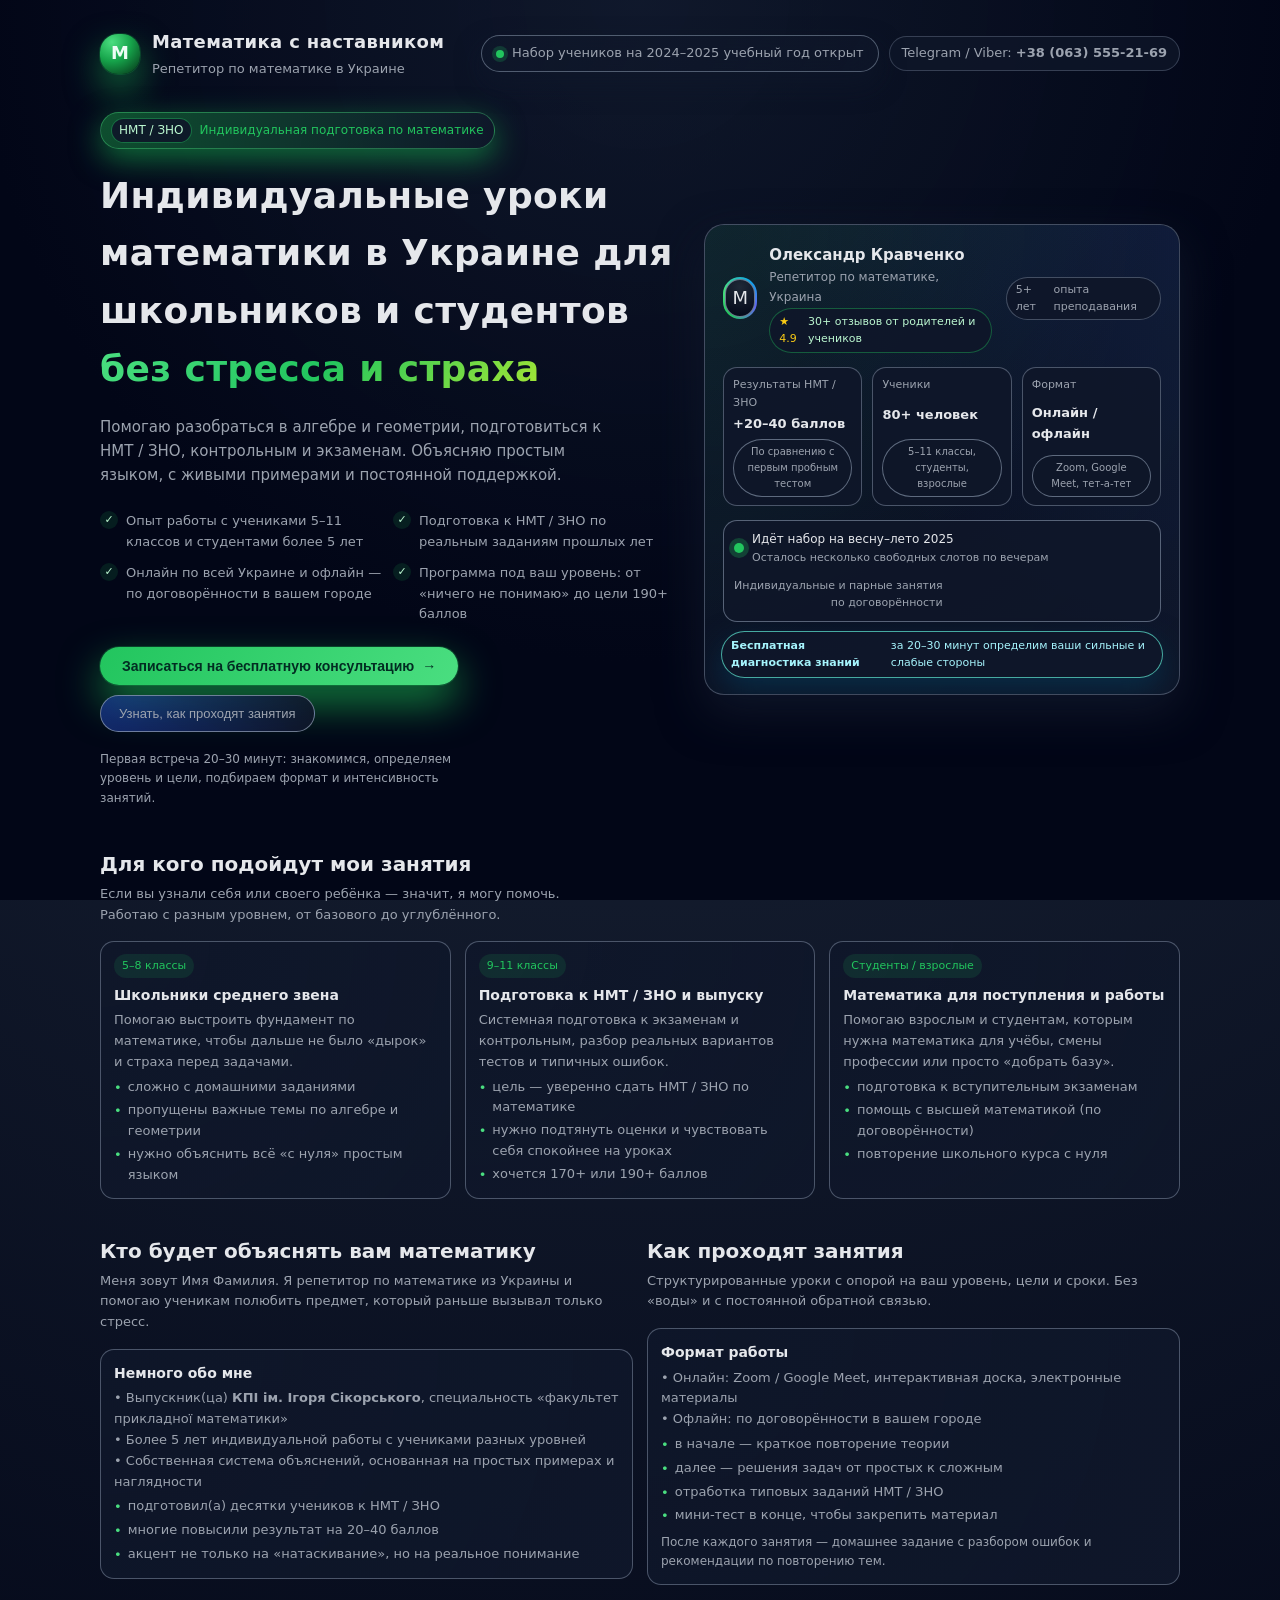
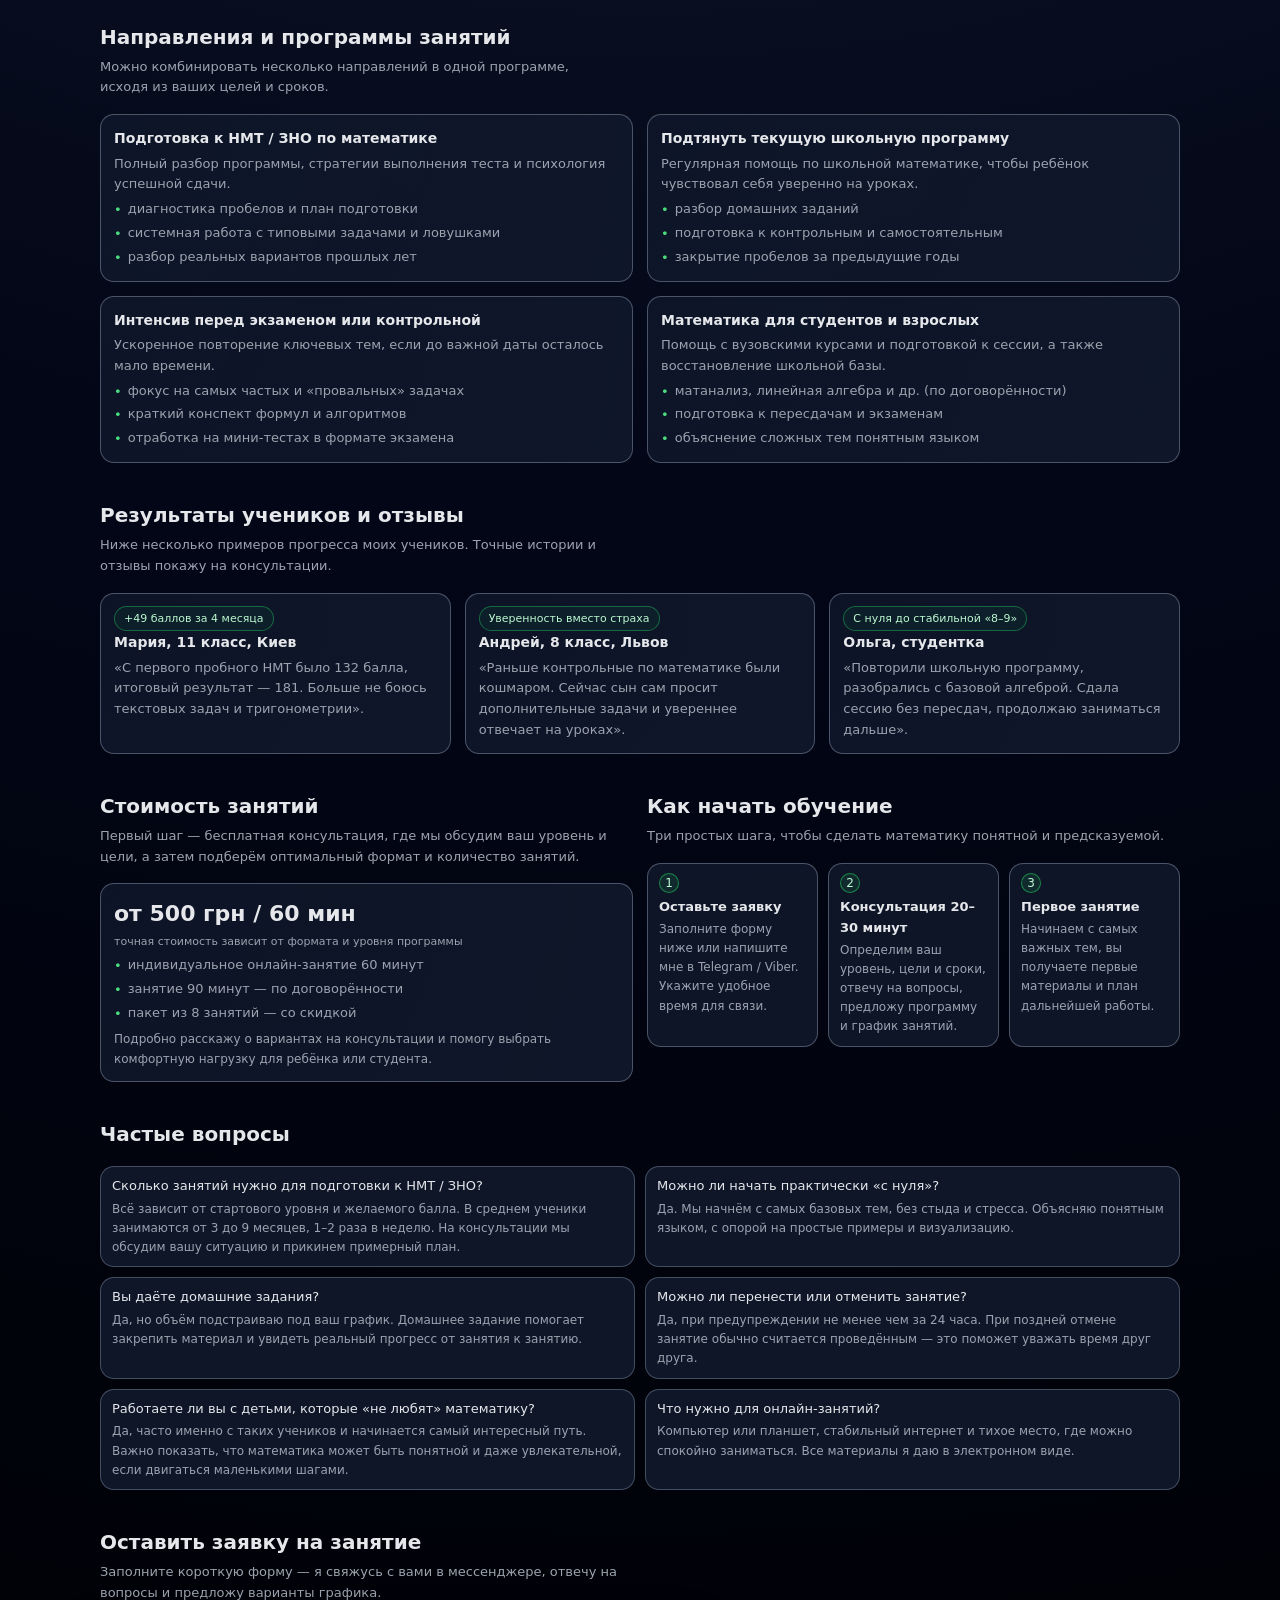
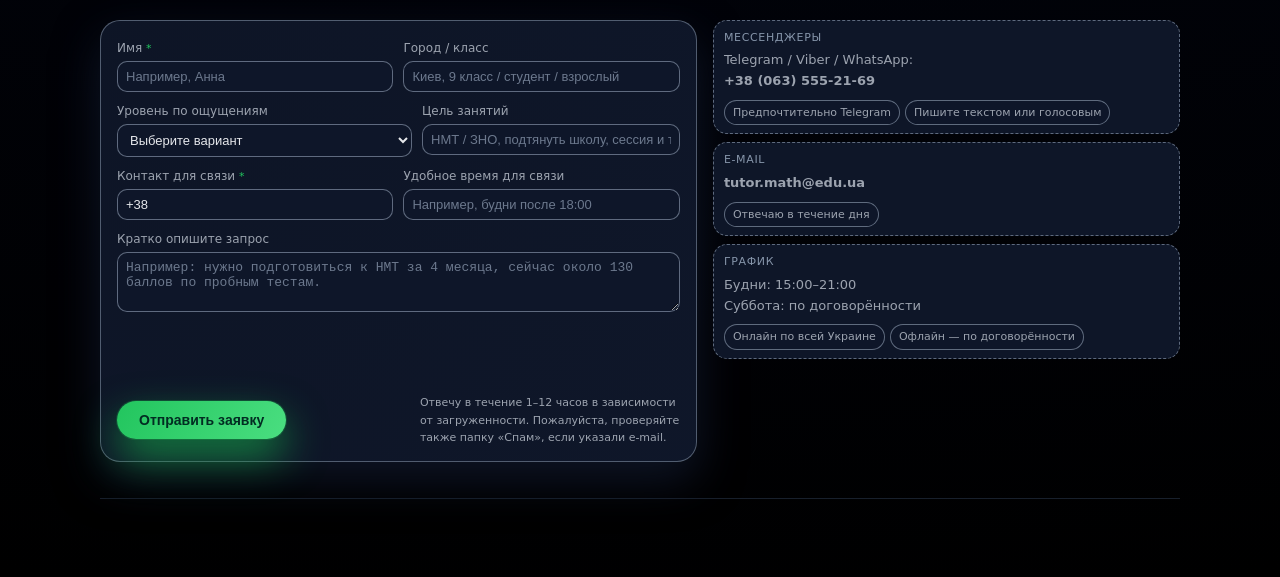
==== index.html @ b0115929 "logo" ====
<!DOCTYPE html>
<html lang="ru">

<head>
  <meta charset="UTF-8" />
  <title>Репетитор по математике в Украине — Индивидуальные занятия онлайн и офлайн</title>
  <link rel="icon" type="image/png" href="[data-uri]">
  <meta name="viewport" content="width=device-width, initial-scale=1" />
  <meta name="description"
    content="Индивидуальные уроки математики для школьников и студентов в Украине. Подготовка к НМТ / ЗНО, помощь с домашними заданиями и контрольными." />
  <style>
    :root {
      --bg: #0f172a;
      --bg-soft: #020617;
      --accent: #22c55e;
      --accent-soft: rgba(34, 197, 94, 0.12);
      --accent-strong: #15803d;
      --text-main: #e5e7eb;
      --text-soft: #9ca3af;
      --danger: #f97373;
      --border: rgba(148, 163, 184, 0.35);
      --shadow-soft: 0 18px 45px rgba(15, 23, 42, 0.9);
      --radius-lg: 20px;
      --radius-md: 14px;
      --radius-pill: 999px;
      --transition-fast: 0.22s ease;
      --font-sans: system-ui, -apple-system, BlinkMacSystemFont, "SF Pro Text", "Segoe UI", sans-serif;
    }

    * {
      box-sizing: border-box;
      margin: 0;
      padding: 0;
    }

    html {
      scrollbar-width: none;
      /* Firefox */
      -ms-overflow-style: none;
      /* IE and Edge */
    }

    html::-webkit-scrollbar {
      display: none;
      /* Chrome, Safari, Opera */
    }

    body {
      font-family: var(--font-sans);
      background: radial-gradient(circle at top, #1e293b 0, #020617 55%, #000 100%);
      color: var(--text-main);
      -webkit-font-smoothing: antialiased;
      line-height: 1.6;
      overflow-y: scroll;
      /* Сохраняем возможность прокрутки */
      -ms-overflow-style: none;
      /* IE and Edge */
      scrollbar-width: none;
      /* Firefox */
    }

    body::-webkit-scrollbar {
      display: none;
      /* Chrome, Safari, Opera */
    }

    a {
      color: inherit;
      text-decoration: none;
    }

    .page {
      min-height: 100vh;
      color: var(--text-main);
      position: relative;
      overflow: hidden;
    }

    .page::before {
      content: '';
      position: fixed;
      inset: 0;
      background:
        radial-gradient(circle at 0 0, rgba(59, 130, 246, 0.12), transparent 55%),
        radial-gradient(circle at 100% 20%, rgba(34, 197, 94, 0.16), transparent 55%),
        radial-gradient(circle at 50% 100%, rgba(14, 116, 144, 0.22), transparent 50%);
      opacity: 0.8;
      mix-blend-mode: screen;
      pointer-events: none;
      z-index: -2;
    }

    .page::after {
      content: '';
      position: fixed;
      inset: 0;
      background: radial-gradient(circle at 50% 0, rgba(15, 23, 42, 0.92), #020617 60%, #020617 100%);
      z-index: -1;
    }

    .container {
      width: 100%;
      max-width: 1120px;
      margin: 0 auto;
      padding: 28px 20px 60px;
    }

    header {
      display: flex;
      align-items: center;
      justify-content: space-between;
      gap: 18px;
      margin-bottom: 32px;
    }

    .brand {
      display: flex;
      align-items: center;
      gap: 12px;
    }

    .brand-logo {
      width: 40px;
      height: 40px;
      border-radius: 18px;
      background: radial-gradient(circle at 30% 20%, #4ade80, #16a34a 45%, #052e16 100%);
      box-shadow:
        0 0 0 1px rgba(22, 163, 74, 0.25),
        0 16px 35px rgba(22, 163, 74, 0.65);
      display: flex;
      align-items: center;
      justify-content: center;
      color: #ecfdf5;
      font-weight: 700;
      font-size: 18px;
    }

    .brand-text {
      display: flex;
      flex-direction: column;
      gap: 2px;
    }

    .brand-title {
      font-weight: 600;
      font-size: 18px;
      letter-spacing: 0.02em;
    }

    .brand-subtitle {
      font-size: 13px;
      color: var(--text-soft);
    }

    .header-contact {
      display: flex;
      align-items: center;
      gap: 10px;
      font-size: 13px;
      color: var(--text-soft);
    }

    .header-pill {
      border-radius: var(--radius-pill);
      border: 1px solid rgba(148, 163, 184, 0.5);
      padding: 7px 14px;
      backdrop-filter: blur(18px);
      background: linear-gradient(120deg, rgba(15, 23, 42, 0.85), rgba(15, 23, 42, 0.65));
      display: flex;
      align-items: center;
      gap: 8px;
      box-shadow: 0 12px 26px rgba(15, 23, 42, 0.55);
    }

    .header-dot {
      width: 8px;
      height: 8px;
      border-radius: 999px;
      background: #22c55e;
      box-shadow: 0 0 0 4px rgba(34, 197, 94, 0.2);
    }

    .header-messenger {
      border-radius: var(--radius-pill);
      border: 1px solid rgba(148, 163, 184, 0.3);
      padding: 6px 12px;
      background: rgba(15, 23, 42, 0.75);
      cursor: default;
    }

    /* HERO */
    .hero {
      display: grid;
      grid-template-columns: minmax(0, 1.15fr) minmax(0, 0.95fr);
      gap: 28px;
      align-items: center;
      margin-bottom: 40px;
    }

    .hero-left {
      display: flex;
      flex-direction: column;
      gap: 18px;
    }

    .hero-badge {
      display: inline-flex;
      align-items: center;
      gap: 8px;
      border-radius: var(--radius-pill);
      padding: 5px 10px;
      font-size: 12px;
      color: var(--accent);
      border: 1px solid rgba(74, 222, 128, 0.4);
      background: radial-gradient(circle at 0 0, rgba(21, 128, 61, 0.6), rgba(15, 23, 42, 0.9));
      box-shadow: 0 10px 30px rgba(22, 163, 74, 0.65);
      width: fit-content;
    }

    .hero-badge span {
      padding: 2px 7px;
      border-radius: 999px;
      background: rgba(15, 23, 42, 0.9);
      border: 1px solid rgba(34, 197, 94, 0.5);
      color: #bbf7d0;
    }

    .hero-title {
      font-size: clamp(26px, 4vw, 36px);
      font-weight: 700;
      letter-spacing: 0.01em;
    }

    .hero-title span {
      background: linear-gradient(135deg, #4ade80, #22c55e, #a3e635);
      -webkit-background-clip: text;
      color: transparent;
    }

    .hero-subtitle {
      font-size: 15px;
      color: var(--text-soft);
      max-width: 520px;
    }

    .hero-list {
      display: grid;
      grid-template-columns: repeat(auto-fit, minmax(210px, 1fr));
      gap: 10px;
      margin-top: 6px;
    }

    .hero-list-item {
      display: flex;
      align-items: flex-start;
      gap: 8px;
      font-size: 13px;
      color: var(--text-soft);
    }

    .hero-list-item-icon {
      width: 18px;
      height: 18px;
      border-radius: 999px;
      background: var(--accent-soft);
      display: flex;
      align-items: center;
      justify-content: center;
      font-size: 11px;
      color: #bbf7d0;
      flex-shrink: 0;
    }

    .hero-actions {
      display: flex;
      flex-wrap: wrap;
      gap: 10px;
      margin-top: 4px;
      align-items: center;
    }

    .btn-primary {
      border-radius: var(--radius-pill);
      padding: 11px 22px;
      font-size: 14px;
      font-weight: 600;
      border: none;
      color: #022c22;
      background: linear-gradient(120deg, #22c55e, #4ade80);
      box-shadow:
        0 0 0 1px rgba(22, 163, 74, 0.3),
        0 18px 40px rgba(22, 163, 74, 0.8);
      cursor: pointer;
      display: inline-flex;
      align-items: center;
      gap: 8px;
      transition: transform var(--transition-fast), box-shadow var(--transition-fast), background var(--transition-fast);
    }

    .btn-primary:hover {
      transform: translateY(-1px) scale(1.01);
      box-shadow:
        0 0 0 1px rgba(21, 128, 61, 0.55),
        0 22px 46px rgba(34, 197, 94, 0.95);
      background: linear-gradient(120deg, #4ade80, #22c55e);
    }

    .btn-primary:active {
      transform: translateY(0) scale(0.99);
      box-shadow:
        0 0 0 1px rgba(22, 163, 74, 0.8),
        0 10px 26px rgba(22, 163, 74, 0.9);
    }

    .btn-secondary {
      border-radius: var(--radius-pill);
      padding: 10px 18px;
      font-size: 13px;
      border: 1px solid rgba(148, 163, 184, 0.7);
      color: var(--text-soft);
      background: radial-gradient(circle at 0 0, rgba(30, 64, 175, 0.6), rgba(15, 23, 42, 0.9));
      display: inline-flex;
      align-items: center;
      gap: 8px;
      cursor: pointer;
      transition: border-color var(--transition-fast), background var(--transition-fast), transform var(--transition-fast), box-shadow var(--transition-fast);
    }

    .btn-secondary:hover {
      border-color: rgba(148, 163, 184, 1);
      background: radial-gradient(circle at 0 0, rgba(37, 99, 235, 0.8), rgba(15, 23, 42, 0.95));
      transform: translateY(-1px);
      box-shadow: 0 12px 28px rgba(15, 23, 42, 0.85);
    }

    .hero-note {
      font-size: 12px;
      color: var(--text-soft);
      max-width: 360px;
    }

    /* HERO RIGHT */
    .hero-right {
      position: relative;
    }

    .hero-card {
      border-radius: var(--radius-lg);
      background: radial-gradient(circle at 0 0, rgba(15, 23, 42, 0.4), rgba(15, 23, 42, 0.96));
      border: 1px solid rgba(148, 163, 184, 0.4);
      box-shadow: var(--shadow-soft);
      padding: 18px 18px 56px;
      position: relative;
      overflow: hidden;
    }

    .hero-card::before {
      content: '';
      position: absolute;
      inset: -40%;
      background:
        radial-gradient(circle at 0 0, rgba(34, 197, 94, 0.18), transparent 55%),
        radial-gradient(circle at 100% 0, rgba(37, 99, 235, 0.18), transparent 55%);
      opacity: 0.9;
      pointer-events: none;
      mix-blend-mode: screen;
    }

    .hero-card-inner {
      position: relative;
      z-index: 1;
    }

    .tutor-header {
      display: flex;
      align-items: center;
      justify-content: space-between;
      gap: 14px;
      margin-bottom: 14px;
    }

    .tutor-profile {
      display: flex;
      align-items: center;
      gap: 12px;
    }

    .tutor-avatar {
      width: 42px;
      height: 42px;
      border-radius: 999px;
      background: conic-gradient(from 210deg, #22c55e, #4ade80, #0ea5e9, #6366f1, #22c55e);
      display: flex;
      align-items: center;
      justify-content: center;
      padding: 2px;
    }

    .tutor-avatar-inner {
      width: 100%;
      height: 100%;
      border-radius: inherit;
      background: radial-gradient(circle at 50% 20%, #1f2937, #020617);
      border: 1px solid rgba(148, 163, 184, 0.7);
      display: flex;
      align-items: center;
      justify-content: center;
      font-size: 18px;
    }

    .tutor-info {
      display: flex;
      flex-direction: column;
      gap: 1px;
    }

    .tutor-name {
      font-size: 15px;
      font-weight: 600;
    }

    .tutor-tagline {
      font-size: 12px;
      color: var(--text-soft);
    }

    .tutor-rating {
      display: inline-flex;
      align-items: center;
      gap: 5px;
      border-radius: var(--radius-pill);
      padding: 4px 9px;
      background: rgba(15, 23, 42, 0.9);
      border: 1px solid rgba(34, 197, 94, 0.4);
      font-size: 11px;
      color: #bbf7d0;
    }

    .tutor-rating span {
      color: #facc15;
    }

    .hero-grid {
      display: grid;
      grid-template-columns: repeat(3, minmax(0, 1fr));
      gap: 10px;
      margin-bottom: 14px;
    }

    .hero-stat {
      border-radius: var(--radius-md);
      background: rgba(15, 23, 42, 0.9);
      border: 1px solid rgba(148, 163, 184, 0.45);
      padding: 8px 9px;
      font-size: 11px;
      display: flex;
      flex-direction: column;
      justify-content: space-between;
    }

    .hero-stat-label {
      color: var(--text-soft);
      margin-bottom: 3px;
    }

    .hero-stat-value {
      font-weight: 600;
      font-size: 13px;
    }

    .hero-stat-pill {
      display: flex;
      align-items: center;
      justify-content: center;
      gap: 5px;
      border-radius: var(--radius-pill);
      padding: 4px 8px;
      margin-top: 4px;
      background: rgba(15, 23, 42, 0.9);
      border: 1px solid rgba(148, 163, 184, 0.6);
      color: var(--text-soft);
      font-size: 10px;
      max-width: 100%;
      width: 100%;
      text-align: center;
      white-space: normal;
      word-break: break-word;
      box-sizing: border-box;
    }

    .hero-status {
      border-radius: var(--radius-md);
      border: 1px solid rgba(148, 163, 184, 0.55);
      background: rgba(15, 23, 42, 0.9);
      padding: 9px 10px;
      display: flex;
      align-items: center;
      justify-content: space-between;
      gap: 10px;
      font-size: 12px;
      flex-wrap: wrap;
      margin-bottom: 16px;
    }

    .hero-status-main {
      display: flex;
      align-items: center;
      gap: 8px;
    }

    .hero-status-dot {
      width: 10px;
      height: 10px;
      border-radius: 999px;
      background: #22c55e;
      box-shadow: 0 0 0 5px rgba(34, 197, 94, 0.25);
    }

    .hero-status-note {
      color: var(--text-soft);
      font-size: 11px;
      text-align: right;
    }

    .hero-highlight {
      position: absolute;
      bottom: 16px;
      right: 16px;
      left: 16px;
      display: flex;
      justify-content: flex-end;
      pointer-events: none;
    }

    .hero-highlight-pill {
      pointer-events: auto;
      border-radius: var(--radius-pill);
      padding: 5px 9px;
      font-size: 11px;
      background: rgba(15, 23, 42, 0.95);
      border: 1px solid rgba(94, 234, 212, 0.7);
      color: #a5f3fc;
      display: inline-flex;
      align-items: center;
      gap: 6px;
      box-shadow: 0 12px 30px rgba(8, 47, 73, 0.9);
    }

    /* SECTIONS */
    .section {
      margin-bottom: 36px;
    }

    .section-header {
      margin-bottom: 16px;
    }

    .section-title {
      font-size: 20px;
      font-weight: 600;
      margin-bottom: 4px;
    }

    .section-subtitle {
      font-size: 13px;
      color: var(--text-soft);
      max-width: 520px;
    }

    /* GRID / CARDS */
    .columns-3 {
      display: grid;
      grid-template-columns: repeat(3, minmax(0, 1fr));
      gap: 14px;
    }

    .columns-2 {
      display: grid;
      grid-template-columns: repeat(2, minmax(0, 1fr));
      gap: 14px;
    }

    .card {
      border-radius: var(--radius-md);
      border: 1px solid rgba(148, 163, 184, 0.45);
      background: radial-gradient(circle at 0 0, rgba(15, 23, 42, 0.85), rgba(15, 23, 42, 0.97));
      padding: 12px 13px;
      font-size: 13px;
    }

    .card-title {
      font-weight: 600;
      margin-bottom: 4px;
      font-size: 14px;
    }

    .card-text {
      color: var(--text-soft);
      font-size: 13px;
    }

    .badge-small {
      display: inline-flex;
      align-items: center;
      gap: 6px;
      border-radius: 999px;
      padding: 3px 8px;
      font-size: 11px;
      color: var(--accent);
      background: var(--accent-soft);
      margin-bottom: 6px;
    }

    .card-list {
      list-style: none;
      margin-top: 4px;
    }

    .card-list li {
      color: var(--text-soft);
      font-size: 13px;
      display: flex;
      gap: 6px;
      margin-top: 2px;
    }

    .card-list li::before {
      content: "•";
      color: #4ade80;
      margin-top: 1px;
    }

    /* RESULTS / REVIEWS */
    .pill {
      display: inline-flex;
      align-items: center;
      gap: 6px;
      border-radius: 999px;
      padding: 3px 9px;
      font-size: 11px;
    }

    .pill-success {
      background: rgba(22, 163, 74, 0.08);
      border: 1px solid rgba(34, 197, 94, 0.45);
      color: #bbf7d0;
    }

    .pill-muted {
      background: rgba(15, 23, 42, 0.95);
      border: 1px solid rgba(148, 163, 184, 0.4);
      color: var(--text-soft);
    }

    /* PRICING */
    .price-value {
      font-size: 22px;
      font-weight: 700;
      margin-bottom: 2px;
    }

    .price-caption {
      font-size: 11px;
      color: var(--text-soft);
      margin-bottom: 4px;
    }

    .price-note {
      font-size: 12px;
      color: var(--text-soft);
      margin-top: 6px;
    }

    /* STEPS */
    .steps {
      display: grid;
      grid-template-columns: repeat(3, minmax(0, 1fr));
      gap: 10px;
    }

    .step {
      border-radius: var(--radius-md);
      border: 1px solid rgba(148, 163, 184, 0.45);
      background: rgba(15, 23, 42, 0.95);
      padding: 9px 11px;
      font-size: 13px;
    }

    .step-number {
      width: 20px;
      height: 20px;
      border-radius: 999px;
      background: rgba(34, 197, 94, 0.12);
      border: 1px solid rgba(34, 197, 94, 0.6);
      color: #bbf7d0;
      font-size: 12px;
      display: inline-flex;
      align-items: center;
      justify-content: center;
      margin-bottom: 4px;
    }

    .step-title {
      font-weight: 600;
      margin-bottom: 2px;
    }

    .step-text {
      color: var(--text-soft);
      font-size: 12px;
    }

    /* FAQ */
    .faq {
      display: grid;
      grid-template-columns: repeat(2, minmax(0, 1fr));
      gap: 10px;
    }

    .faq-item {
      border-radius: var(--radius-md);
      border: 1px solid rgba(148, 163, 184, 0.4);
      background: rgba(15, 23, 42, 0.96);
      padding: 9px 11px;
      font-size: 13px;
    }

    .faq-q {
      font-weight: 500;
      margin-bottom: 3px;
    }

    .faq-a {
      color: var(--text-soft);
      font-size: 12px;
    }

    /* FORM */
    .contact-grid {
      display: grid;
      grid-template-columns: minmax(0, 1.15fr) minmax(0, 0.9fr);
      gap: 16px;
    }

    .contact-card {
      border-radius: var(--radius-lg);
      border: 1px solid rgba(148, 163, 184, 0.5);
      background: radial-gradient(circle at 0 0, rgba(15, 23, 42, 0.9), rgba(15, 23, 42, 0.98));
      padding: 14px 16px;
      box-shadow: 0 18px 45px rgba(15, 23, 42, 0.9);
    }

    .form {
      display: flex;
      flex-direction: column;
      gap: 10px;
      margin-top: 4px;
    }

    .field-group {
      display: flex;
      gap: 10px;
      flex-wrap: wrap;
    }

    .field {
      flex: 1 1 150px;
      display: flex;
      flex-direction: column;
      gap: 3px;
    }

    .field label {
      font-size: 12px;
      color: var(--text-soft);
    }

    .field span {
      color: var(--accent);
      font-size: 11px;
    }

    .field input,
    .field select,
    .field textarea {
      border-radius: 10px;
      border: 1px solid rgba(148, 163, 184, 0.6);
      padding: 7px 8px;
      font-size: 13px;
      background: rgba(15, 23, 42, 0.95);
      color: var(--text-main);
      outline: none;
      transition: border-color var(--transition-fast), box-shadow var(--transition-fast), background var(--transition-fast);
    }

    .field textarea {
      resize: vertical;
      min-height: 60px;
    }

    .field input::placeholder,
    .field textarea::placeholder {
      color: rgba(148, 163, 184, 0.7);
    }

    .field input:focus,
    .field select:focus,
    .field textarea:focus {
      border-color: rgba(34, 197, 94, 0.9);
      box-shadow: 0 0 0 1px rgba(34, 197, 94, 0.7);
      background: rgba(15, 23, 42, 1);
    }

    .form-footer {
      display: flex;
      flex-wrap: wrap;
      gap: 10px;
      align-items: center;
      justify-content: space-between;
      margin-top: 4px;
    }

    .form-note {
      font-size: 11px;
      color: var(--text-soft);
      max-width: 260px;
    }

    .contacts-side {
      font-size: 13px;
      color: var(--text-soft);
      display: flex;
      flex-direction: column;
      gap: 8px;
    }

    .contacts-row {
      display: flex;
      flex-direction: column;
      gap: 4px;
      border-radius: var(--radius-md);
      border: 1px dashed rgba(148, 163, 184, 0.6);
      padding: 8px 10px;
      background: rgba(15, 23, 42, 0.96);
    }

    .contacts-label {
      font-size: 11px;
      text-transform: uppercase;
      letter-spacing: 0.06em;
      color: rgba(148, 163, 184, 0.9);
    }

    .contacts-value {
      font-size: 13px;
    }

    .contacts-chips {
      display: flex;
      flex-wrap: wrap;
      gap: 5px;
      margin-top: 4px;
    }

    .chip {
      border-radius: 999px;
      border: 1px solid rgba(148, 163, 184, 0.6);
      padding: 3px 8px;
      font-size: 11px;
      background: rgba(15, 23, 42, 0.98);
    }

    footer {
      margin-top: 32px;
      padding-top: 18px;
      border-top: 1px solid rgba(31, 41, 55, 0.8);
      font-size: 12px;
      color: var(--text-soft);
      display: flex;
      flex-wrap: wrap;
      gap: 10px;
      justify-content: space-between;
      align-items: center;
    }

    .footer-links {
      display: flex;
      flex-wrap: wrap;
      gap: 10px;
      font-size: 11px;
    }

    .footer-links a {
      color: rgba(148, 163, 184, 0.9);
    }

    .footer-links a:hover {
      color: #e5e7eb;
    }

    /* RESPONSIVE */
    @media (max-width: 900px) {
      .hero {
        grid-template-columns: minmax(0, 1fr);
      }

      .contact-grid {
        grid-template-columns: minmax(0, 1fr);
      }
    }

    @media (max-width: 720px) {
      header {
        flex-direction: column;
        align-items: flex-start;
      }

      .columns-3,
      .steps {
        grid-template-columns: minmax(0, 1fr);
      }

      .columns-2,
      .faq {
        grid-template-columns: minmax(0, 1fr);
      }

      .hero-card {
        padding-bottom: 40px;
      }

      .hero-highlight {
        position: static;
        margin-top: 10px;
        justify-content: flex-start;
      }

      .hero-highlight-pill {
        width: 100%;
        justify-content: center;
      }
    }

    @media (max-width: 520px) {
      .container {
        padding-inline: 16px;
      }

      .hero-status {
        flex-direction: column;
        align-items: flex-start;
      }

      .hero-status-note {
        text-align: left;
      }

      .hero-actions {
        flex-direction: column;
        align-items: stretch;
      }

      .btn-primary,
      .btn-secondary {
        justify-content: center;
        width: 100%;
      }

      .field-group {
        flex-direction: column;
      }

      .form-footer {
        flex-direction: column;
        align-items: stretch;
      }

      .form-note {
        max-width: 100%;
      }
    }
  </style>
</head>

<body>
  <div class="page">
    <div class="container">

      <!-- HEADER -->
      <header>
        <div class="brand">
          <div class="brand-logo">M</div>
          <div class="brand-text">
            <div class="brand-title">Математика с наставником</div>
            <div class="brand-subtitle">Репетитор по математике в Украине</div>
          </div>
        </div>
        <div class="header-contact">
          <div class="header-pill">
            <div class="header-dot"></div>
            <span>Набор учеников на 2024–2025 учебный год открыт</span>
          </div>
          <div class="header-messenger">
            Telegram / Viber: <strong>+38 (063) 555-21-69</strong>
          </div>
        </div>
      </header>

      <!-- HERO -->
      <section class="hero">
        <div class="hero-left">
          <div class="hero-badge">
            <span>НМТ / ЗНО</span>
            Индивидуальная подготовка по математике
          </div>
          <h1 class="hero-title">
            Индивидуальные уроки математики в Украине для школьников и студентов
            <span>без стресса и страха</span>
          </h1>
          <p class="hero-subtitle">
            Помогаю разобраться в алгебре и геометрии, подготовиться к НМТ / ЗНО, контрольным и экзаменам.
            Объясняю простым языком, с живыми примерами и постоянной поддержкой.
          </p>

          <div class="hero-list">
            <div class="hero-list-item">
              <div class="hero-list-item-icon">✓</div>
              <div>Опыт работы с учениками 5–11 классов и студентами более 5 лет</div>
            </div>
            <div class="hero-list-item">
              <div class="hero-list-item-icon">✓</div>
              <div>Подготовка к НМТ / ЗНО по реальным заданиям прошлых лет</div>
            </div>
            <div class="hero-list-item">
              <div class="hero-list-item-icon">✓</div>
              <div>Онлайн по всей Украине и офлайн — по договорённости в вашем городе</div>
            </div>
            <div class="hero-list-item">
              <div class="hero-list-item-icon">✓</div>
              <div>Программа под ваш уровень: от «ничего не понимаю» до цели 190+ баллов</div>
            </div>
          </div>

          <div class="hero-actions">
            <button class="btn-primary"
              onclick="document.getElementById('contact-form').scrollIntoView({behavior:'smooth'})">
              Записаться на бесплатную консультацию
              <span>→</span>
            </button>
            <button class="btn-secondary"
              onclick="document.getElementById('programs').scrollIntoView({behavior:'smooth'})">
              Узнать, как проходят занятия
            </button>
          </div>
          <p class="hero-note">
            Первая встреча 20–30 минут: знакомимся, определяем уровень и цели, подбираем формат и интенсивность занятий.
          </p>
        </div>

        <div class="hero-right">
          <div class="hero-card">
            <div class="hero-card-inner">
              <div class="tutor-header">
                <div class="tutor-profile">
                  <div class="tutor-avatar">
                    <div class="tutor-avatar-inner">М</div>
                  </div>
                  <div class="tutor-info">
                    <div class="tutor-name">Олександр Кравченко</div>
                    <div class="tutor-tagline">Репетитор по математике, Украина</div>
                    <div class="tutor-rating">
                      <span>★ 4.9</span> 30+ отзывов от родителей и учеников
                    </div>
                  </div>
                </div>
                <div class="pill pill-muted">
                  <span>5+ лет</span> опыта преподавания
                </div>
              </div>

              <div class="hero-grid">
                <div class="hero-stat">
                  <div class="hero-stat-label">Результаты НМТ / ЗНО</div>
                  <div class="hero-stat-value">+20–40 баллов</div>
                  <div class="hero-stat-pill">
                    По сравнению с первым пробным тестом
                  </div>
                </div>
                <div class="hero-stat">
                  <div class="hero-stat-label">Ученики</div>
                  <div class="hero-stat-value">80+ человек</div>
                  <div class="hero-stat-pill">
                    5–11 классы, студенты, взрослые
                  </div>
                </div>
                <div class="hero-stat">
                  <div class="hero-stat-label">Формат</div>
                  <div class="hero-stat-value">Онлайн / офлайн</div>
                  <div class="hero-stat-pill">
                    Zoom, Google Meet, тет-а-тет
                  </div>
                </div>
              </div>

              <div class="hero-status">
                <div class="hero-status-main">
                  <div class="hero-status-dot"></div>
                  <div>
                    <div>Идёт набор на весну–лето 2025</div>
                    <div style="font-size: 11px; color: var(--text-soft);">
                      Осталось несколько свободных слотов по вечерам
                    </div>
                  </div>
                </div>
                <div class="hero-status-note">
                  Индивидуальные и парные занятия<br />по договорённости
                </div>
              </div>
            </div>

            <div class="hero-highlight">
              <div class="hero-highlight-pill">
                <strong>Бесплатная диагностика знаний</strong>
                <span>за 20–30 минут определим ваши сильные и слабые стороны</span>
              </div>
            </div>
          </div>
        </div>
      </section>

      <!-- ДЛЯ КОГО -->
      <section class="section" id="for-whom">
        <div class="section-header">
          <h2 class="section-title">Для кого подойдут мои занятия</h2>
          <p class="section-subtitle">
            Если вы узнали себя или своего ребёнка — значит, я могу помочь. Работаю с разным уровнем, от базового до
            углублённого.
          </p>
        </div>
        <div class="columns-3">
          <div class="card">
            <div class="badge-small">5–8 классы</div>
            <div class="card-title">Школьники среднего звена</div>
            <div class="card-text">
              Помогаю выстроить фундамент по математике, чтобы дальше не было «дырок» и страха перед задачами.
            </div>
            <ul class="card-list">
              <li>сложно с домашними заданиями</li>
              <li>пропущены важные темы по алгебре и геометрии</li>
              <li>нужно объяснить всё «с нуля» простым языком</li>
            </ul>
          </div>
          <div class="card">
            <div class="badge-small">9–11 классы</div>
            <div class="card-title">Подготовка к НМТ / ЗНО и выпуску</div>
            <div class="card-text">
              Системная подготовка к экзаменам и контрольным, разбор реальных вариантов тестов и типичных ошибок.
            </div>
            <ul class="card-list">
              <li>цель — уверенно сдать НМТ / ЗНО по математике</li>
              <li>нужно подтянуть оценки и чувствовать себя спокойнее на уроках</li>
              <li>хочется 170+ или 190+ баллов</li>
            </ul>
          </div>
          <div class="card">
            <div class="badge-small">Студенты / взрослые</div>
            <div class="card-title">Математика для поступления и работы</div>
            <div class="card-text">
              Помогаю взрослым и студентам, которым нужна математика для учёбы, смены профессии или просто «добрать
              базу».
            </div>
            <ul class="card-list">
              <li>подготовка к вступительным экзаменам</li>
              <li>помощь с высшей математикой (по договорённости)</li>
              <li>повторение школьного курса с нуля</li>
            </ul>
          </div>
        </div>
      </section>

      <!-- ОБО МНЕ + КАК ПРОХОДЯТ ЗАНЯТИЯ -->
      <section class="section" id="about">
        <div class="columns-2">
          <div>
            <div class="section-header">
              <h2 class="section-title">Кто будет объяснять вам математику</h2>
              <p class="section-subtitle">
                Меня зовут Имя Фамилия. Я репетитор по математике из Украины и помогаю ученикам полюбить предмет,
                который раньше вызывал только стресс.
              </p>
            </div>
            <div class="card">
              <div class="card-title">Немного обо мне</div>
              <div class="card-text">
                • Выпускник(ца) <strong>КПІ ім. Ігоря Сікорського</strong>, специальность «факультет прикладної
                математики»<br />
                • Более 5 лет индивидуальной работы с учениками разных уровней<br />
                • Собственная система объяснений, основанная на простых примерах и наглядности
              </div>
              <ul class="card-list">
                <li>подготовил(а) десятки учеников к НМТ / ЗНО</li>
                <li>многие повысили результат на 20–40 баллов</li>
                <li>акцент не только на «натаскивание», но на реальное понимание</li>
              </ul>
            </div>
          </div>

          <div id="programs">
            <div class="section-header">
              <h2 class="section-title">Как проходят занятия</h2>
              <p class="section-subtitle">
                Структурированные уроки с опорой на ваш уровень, цели и сроки. Без «воды» и с постоянной обратной
                связью.
              </p>
            </div>
            <div class="card">
              <div class="card-title">Формат работы</div>
              <div class="card-text">
                • Онлайн: Zoom / Google Meet, интерактивная доска, электронные материалы<br />
                • Офлайн: по договорённости в вашем городе
              </div>
              <ul class="card-list">
                <li>в начале — краткое повторение теории</li>
                <li>далее — решения задач от простых к сложным</li>
                <li>отработка типовых заданий НМТ / ЗНО</li>
                <li>мини-тест в конце, чтобы закрепить материал</li>
              </ul>
              <div class="price-note">
                После каждого занятия — домашнее задание с разбором ошибок и рекомендации по повторению тем.
              </div>
            </div>
          </div>
        </div>
      </section>

      <!-- ПРОГРАММЫ -->
      <section class="section">
        <div class="section-header">
          <h2 class="section-title">Направления и программы занятий</h2>
          <p class="section-subtitle">
            Можно комбинировать несколько направлений в одной программе, исходя из ваших целей и сроков.
          </p>
        </div>
        <div class="columns-2">
          <div class="card">
            <div class="card-title">Подготовка к НМТ / ЗНО по математике</div>
            <div class="card-text">
              Полный разбор программы, стратегии выполнения теста и психология успешной сдачи.
            </div>
            <ul class="card-list">
              <li>диагностика пробелов и план подготовки</li>
              <li>системная работа с типовыми задачами и ловушками</li>
              <li>разбор реальных вариантов прошлых лет</li>
            </ul>
          </div>
          <div class="card">
            <div class="card-title">Подтянуть текущую школьную программу</div>
            <div class="card-text">
              Регулярная помощь по школьной математике, чтобы ребёнок чувствовал себя уверенно на уроках.
            </div>
            <ul class="card-list">
              <li>разбор домашних заданий</li>
              <li>подготовка к контрольным и самостоятельным</li>
              <li>закрытие пробелов за предыдущие годы</li>
            </ul>
          </div>
          <div class="card">
            <div class="card-title">Интенсив перед экзаменом или контрольной</div>
            <div class="card-text">
              Ускоренное повторение ключевых тем, если до важной даты осталось мало времени.
            </div>
            <ul class="card-list">
              <li>фокус на самых частых и «провальных» задачах</li>
              <li>краткий конспект формул и алгоритмов</li>
              <li>отработка на мини-тестах в формате экзамена</li>
            </ul>
          </div>
          <div class="card">
            <div class="card-title">Математика для студентов и взрослых</div>
            <div class="card-text">
              Помощь с вузовскими курсами и подготовкой к сессии, а также восстановление школьной базы.
            </div>
            <ul class="card-list">
              <li>матанализ, линейная алгебра и др. (по договорённости)</li>
              <li>подготовка к пересдачам и экзаменам</li>
              <li>объяснение сложных тем понятным языком</li>
            </ul>
          </div>
        </div>
      </section>

      <!-- РЕЗУЛЬТАТЫ И ОТЗЫВЫ -->
      <section class="section">
        <div class="section-header">
          <h2 class="section-title">Результаты учеников и отзывы</h2>
          <p class="section-subtitle">
            Ниже несколько примеров прогресса моих учеников. Точные истории и отзывы покажу на консультации.
          </p>
        </div>
        <div class="columns-3">
          <div class="card">
            <div class="pill pill-success">+49 баллов за 4 месяца</div>
            <div class="card-title">Мария, 11 класс, Киев</div>
            <div class="card-text">
              «С первого пробного НМТ было 132 балла, итоговый результат — 181. Больше не боюсь текстовых задач и
              тригонометрии».
            </div>
          </div>
          <div class="card">
            <div class="pill pill-success">Уверенность вместо страха</div>
            <div class="card-title">Андрей, 8 класс, Львов</div>
            <div class="card-text">
              «Раньше контрольные по математике были кошмаром. Сейчас сын сам просит дополнительные задачи и увереннее
              отвечает на уроках».
            </div>
          </div>
          <div class="card">
            <div class="pill pill-success">С нуля до стабильной «8–9»</div>
            <div class="card-title">Ольга, студентка</div>
            <div class="card-text">
              «Повторили школьную программу, разобрались с базовой алгеброй. Сдала сессию без пересдач, продолжаю
              заниматься дальше».
            </div>
          </div>
        </div>
      </section>

      <!-- ЦЕНЫ И ШАГИ -->
      <section class="section">
        <div class="columns-2">
          <div>
            <div class="section-header">
              <h2 class="section-title">Стоимость занятий</h2>
              <p class="section-subtitle">
                Первый шаг — бесплатная консультация, где мы обсудим ваш уровень и цели, а затем подберём оптимальный
                формат и количество занятий.
              </p>
            </div>
            <div class="card">
              <div class="price-value">от 500 грн / 60 мин</div>
              <div class="price-caption">точная стоимость зависит от формата и уровня программы</div>
              <ul class="card-list">
                <li>индивидуальное онлайн-занятие 60 минут</li>
                <li>занятие 90 минут — по договорённости</li>
                <li>пакет из 8 занятий — со скидкой</li>
              </ul>
              <div class="price-note">
                Подробно расскажу о вариантах на консультации и помогу выбрать комфортную нагрузку для ребёнка или
                студента.
              </div>
            </div>
          </div>

          <div>
            <div class="section-header">
              <h2 class="section-title">Как начать обучение</h2>
              <p class="section-subtitle">
                Три простых шага, чтобы сделать математику понятной и предсказуемой.
              </p>
            </div>
            <div class="steps">
              <div class="step">
                <div class="step-number">1</div>
                <div class="step-title">Оставьте заявку</div>
                <div class="step-text">
                  Заполните форму ниже или напишите мне в Telegram / Viber. Укажите удобное время для связи.
                </div>
              </div>
              <div class="step">
                <div class="step-number">2</div>
                <div class="step-title">Консультация 20–30 минут</div>
                <div class="step-text">
                  Определим ваш уровень, цели и сроки, отвечу на вопросы, предложу программу и график занятий.
                </div>
              </div>
              <div class="step">
                <div class="step-number">3</div>
                <div class="step-title">Первое занятие</div>
                <div class="step-text">
                  Начинаем с самых важных тем, вы получаете первые материалы и план дальнейшей работы.
                </div>
              </div>
            </div>
          </div>
        </div>
      </section>

      <!-- FAQ -->
      <section class="section">
        <div class="section-header">
          <h2 class="section-title">Частые вопросы</h2>
        </div>
        <div class="faq">
          <div class="faq-item">
            <div class="faq-q">Сколько занятий нужно для подготовки к НМТ / ЗНО?</div>
            <div class="faq-a">
              Всё зависит от стартового уровня и желаемого балла. В среднем ученики занимаются от 3 до 9 месяцев, 1–2
              раза в неделю. На консультации мы обсудим вашу ситуацию и прикинем примерный план.
            </div>
          </div>
          <div class="faq-item">
            <div class="faq-q">Можно ли начать практически «с нуля»?</div>
            <div class="faq-a">
              Да. Мы начнём с самых базовых тем, без стыда и стресса. Объясняю понятным языком, с опорой на простые
              примеры и визуализацию.
            </div>
          </div>
          <div class="faq-item">
            <div class="faq-q">Вы даёте домашние задания?</div>
            <div class="faq-a">
              Да, но объём подстраиваю под ваш график. Домашнее задание помогает закрепить материал и увидеть реальный
              прогресс от занятия к занятию.
            </div>
          </div>
          <div class="faq-item">
            <div class="faq-q">Можно ли перенести или отменить занятие?</div>
            <div class="faq-a">
              Да, при предупреждении не менее чем за 24 часа. При поздней отмене занятие обычно считается проведённым —
              это поможет уважать время друг друга.
            </div>
          </div>
          <div class="faq-item">
            <div class="faq-q">Работаете ли вы с детьми, которые «не любят» математику?</div>
            <div class="faq-a">
              Да, часто именно с таких учеников и начинается самый интересный путь. Важно показать, что математика может
              быть понятной и даже увлекательной, если двигаться маленькими шагами.
            </div>
          </div>
          <div class="faq-item">
            <div class="faq-q">Что нужно для онлайн-занятий?</div>
            <div class="faq-a">
              Компьютер или планшет, стабильный интернет и тихое место, где можно спокойно заниматься. Все материалы я
              даю в электронном виде.
            </div>
          </div>
        </div>
      </section>

      <!-- КОНТАКТЫ / ФОРМА -->
      <section class="section" id="contact-form">
        <div class="section-header">
          <h2 class="section-title">Оставить заявку на занятие</h2>
          <p class="section-subtitle">
            Заполните короткую форму — я свяжусь с вами в мессенджере, отвечу на вопросы и предложу варианты графика.
          </p>
        </div>
        <div class="contact-grid">
          <div class="contact-card">
            <form class="form" action="https://formspree.io/f/xkgdvnyo" method="POST">
              <input type="hidden" name="_next" value="?submitted=true#contact-form" />
              <input type="hidden" name="_subject" value="Новая заявка с сайта репетитора по математике" />
              <div class="field-group">
                <div class="field">
                  <label>Имя <span>*</span></label>
                  <input type="text" name="name" placeholder="Например, Анна" required />
                </div>
                <div class="field">
                  <label>Город / класс</label>
                  <input type="text" name="city" placeholder="Киев, 9 класс / студент / взрослый" />
                </div>
              </div>

              <div class="field-group">
                <div class="field">
                  <label>Уровень по ощущениям</label>
                  <select name="level">
                    <option value="">Выберите вариант</option>
                    <option value="hard">Очень сложно, почти всё забыто</option>
                    <option value="medium">Средний уровень, нужен порядок</option>
                    <option value="high">Хочу высокий балл / углублённый уровень</option>
                  </select>
                </div>
                <div class="field">
                  <label>Цель занятий</label>
                  <input type="text" name="goal" placeholder="НМТ / ЗНО, подтянуть школу, сессия и т.п." />
                </div>
              </div>

              <div class="field-group">
                <div class="field">
                  <label>Контакт для связи <span>*</span></label>
                  <input type="tel" id="contact-input" name="contact" value="+38" placeholder="+38 (XXX) XXX-XX-XX"
                    required />
                </div>
                <div class="field">
                  <label>Удобное время для связи</label>
                  <input type="text" name="time" placeholder="Например, будни после 18:00" />
                </div>
              </div>

              <div class="field">
                <label>Кратко опишите запрос</label>
                <textarea name="message"
                  placeholder="Например: нужно подготовиться к НМТ за 4 месяца, сейчас около 130 баллов по пробным тестам."></textarea>
              </div>

              <div class="form-footer">
                <button class="btn-primary" type="submit">
                  Отправить заявку
                </button>
                <div class="form-note">
                  Отвечу в течение 1–12 часов в зависимости от загруженности. Пожалуйста, проверяйте также папку «Спам»,
                  если указали e-mail.
                </div>
              </div>
            </form>
          </div>

          <div class="contacts-side">
            <div class="contacts-row">
              <div class="contacts-label">Мессенджеры</div>
              <div class="contacts-value">
                Telegram / Viber / WhatsApp:<br />
                <strong>+38 (063) 555-21-69</strong>
              </div>
              <div class="contacts-chips">
                <span class="chip">Предпочтительно Telegram</span>
                <span class="chip">Пишите текстом или голосовым</span>
              </div>
            </div>
            <div class="contacts-row">
              <div class="contacts-label">E-mail</div>
              <div class="contacts-value">
                <strong>tutor.math@edu.ua</strong>
              </div>
              <div class="contacts-chips">
                <span class="chip">Отвечаю в течение дня</span>
              </div>
            </div>
            <div class="contacts-row">
              <div class="contacts-label">График</div>
              <div class="contacts-value">
                Будни: 15:00–21:00<br />
                Суббота: по договорённости
              </div>
              <div class="contacts-chips">
                <span class="chip">Онлайн по всей Украине</span>
                <span class="chip">Офлайн — по договорённости</span>
              </div>
            </div>
          </div>
        </div>
      </section>

      <!-- FOOTER -->
      <footer>
        <div class="footer-links">
        </div>
      </footer>
    </div>
  </div>

  <script>
    // Маска для телефона +38 (XXX) XXX-XX-XX
    const contactInput = document.getElementById('contact-input');
    if (contactInput) {
      let previousValue = '+38';
      let previousDigits = '38';
      let previousCursorPos = 3;

      // Функция форматирования номера
      function formatPhone(digits) {
        // Всегда начинаем с 38, префикс нельзя удалить
        if (digits.length === 0) {
          digits = '38';
        } else if (!digits.startsWith('38')) {
          // Если не начинается с 38, заменяем начало на 38
          digits = '38' + digits.replace(/^38/, '').replace(/^[0-9]+/, '');
        }

        // Ограничиваем до 12 цифр (38 + 10 цифр номера)
        if (digits.length > 12) {
          digits = digits.substring(0, 12);
        }

        // Форматируем номер
        let formatted = '+38';
        if (digits.length > 2) {
          const phoneDigits = digits.substring(2);
          if (phoneDigits.length > 0) {
            formatted += ' (' + phoneDigits.substring(0, 3);
            if (phoneDigits.length > 3) {
              formatted += ') ' + phoneDigits.substring(3, 6);
              if (phoneDigits.length > 6) {
                formatted += '-' + phoneDigits.substring(6, 8);
                if (phoneDigits.length > 8) {
                  formatted += '-' + phoneDigits.substring(8, 10);
                }
              }
            } else {
              formatted += ')';
            }
          }
        }

        return formatted;
      }

      contactInput.addEventListener('input', function (e) {
        let value = e.target.value;
        let cursorPos = e.target.selectionStart;

        // Удаляем все символы кроме цифр
        let digits = value.replace(/\D/g, '');

        // Определяем, было ли добавление или удаление
        let wasAddition = digits.length > previousDigits.length;
        let wasDeletion = digits.length < previousDigits.length;

        // Проверяем лимит (12 цифр: 38 + 10 цифр номера)
        const MAX_DIGITS = 12;
        if (digits.length > MAX_DIGITS) {
          // Если превышен лимит и это добавление, откатываем к предыдущему значению
          if (wasAddition) {
            e.target.value = previousValue;
            setTimeout(function () {
              e.target.setSelectionRange(previousCursorPos, previousCursorPos);
            }, 0);
            return;
          }
          // Если это не добавление, обрезаем до лимита
          digits = digits.substring(0, MAX_DIGITS);
        }

        // Форматируем номер (префикс 38 всегда сохраняется)
        let formatted = formatPhone(digits);

        // Вычисляем новую позицию курсора
        let newCursorPos = 3; // Минимальная позиция - после "+38"

        if (wasAddition) {
          // При добавлении: подсчитываем цифры до курсора в текущей строке
          let digitsBeforeCursor = value.substring(0, cursorPos).replace(/\D/g, '').length;
          if (cursorPos <= 3) {
            digitsBeforeCursor = 2;
          }

          // Находим позицию после введенной цифры
          let digitCount = 0;
          for (let i = 0; i < formatted.length; i++) {
            if (/\d/.test(formatted[i])) {
              digitCount++;
              if (digitCount >= digitsBeforeCursor) {
                newCursorPos = i + 1;
                // Если следующая позиция - символ форматирования, пропускаем его
                if (newCursorPos < formatted.length && !/\d/.test(formatted[newCursorPos])) {
                  newCursorPos++;
                }
                break;
              }
            }
          }
        } else if (wasDeletion) {
          // При удалении: используем сохраненную позицию курсора из предыдущей строки
          // Находим, сколько цифр было до курсора в предыдущей строке
          let digitsBeforeCursor = previousValue.substring(0, previousCursorPos).replace(/\D/g, '').length;
          if (previousCursorPos <= 3) {
            digitsBeforeCursor = 2;
          }

          // При удалении цифры перед курсором, количество цифр до курсора уменьшается на 1
          // Но мы хотим остаться на той же позиции относительно оставшихся цифр
          // Поэтому используем digitsBeforeCursor - 1
          if (digitsBeforeCursor > 2) {
            digitsBeforeCursor = digitsBeforeCursor - 1;
          }

          // Находим позицию, соответствующую количеству оставшихся цифр
          let digitCount = 0;
          for (let i = 0; i < formatted.length; i++) {
            if (/\d/.test(formatted[i])) {
              digitCount++;
              if (digitCount >= digitsBeforeCursor) {
                newCursorPos = i + 1;
                break;
              }
            }
          }
        } else {
          // Если количество не изменилось (например, при вставке)
          let digitsBeforeCursor = value.substring(0, cursorPos).replace(/\D/g, '').length;
          if (cursorPos <= 3) {
            digitsBeforeCursor = 2;
          }

          let digitCount = 0;
          for (let i = 0; i < formatted.length; i++) {
            if (/\d/.test(formatted[i])) {
              digitCount++;
              if (digitCount >= digitsBeforeCursor) {
                newCursorPos = i + 1;
                break;
              }
            }
          }
        }

        // Не позволяем курсору заходить внутрь "+38"
        if (newCursorPos < 3) {
          newCursorPos = 3;
        }

        e.target.value = formatted;

        // Сохраняем текущие значения для следующего вызова
        previousValue = formatted;
        previousDigits = digits;

        // Восстанавливаем позицию курсора
        setTimeout(function () {
          e.target.setSelectionRange(newCursorPos, newCursorPos);
          previousCursorPos = newCursorPos; // Сохраняем новую позицию курсора
        }, 0);
      });

      // Обработка клика - не позволяем курсору заходить внутрь "+38"
      contactInput.addEventListener('click', function (e) {
        let cursorPos = e.target.selectionStart;
        if (cursorPos < 3) {
          setTimeout(function () {
            e.target.setSelectionRange(3, 3);
            previousCursorPos = 3;
          }, 0);
        } else {
          previousCursorPos = cursorPos;
        }
      });

      // Сохраняем позицию курсора перед любым изменением
      contactInput.addEventListener('keydown', function (e) {
        // Сохраняем позицию курсора перед изменением
        previousCursorPos = e.target.selectionStart;

        if (e.keyCode === 8 || e.keyCode === 46) { // Backspace или Delete
          let value = e.target.value;
          let cursorPos = e.target.selectionStart;
          let selectionEnd = e.target.selectionEnd;

          // Блокируем удаление префикса "+38" - курсор не может зайти внутрь
          if (cursorPos <= 3 && cursorPos === selectionEnd) {
            e.preventDefault();
            // Перемещаем курсор на позицию после "+38" если он внутри
            setTimeout(function () {
              e.target.setSelectionRange(3, 3);
            }, 0);
            return;
          }

          // Для Delete - если курсор на позиции 3 (после "+38"), блокируем удаление
          if (e.keyCode === 46 && cursorPos === 3 && cursorPos === selectionEnd) {
            e.preventDefault();
            return;
          }

          // Если есть выделение, удаляем его
          if (cursorPos !== selectionEnd) {
            // Проверяем, не выделен ли префикс "+38"
            if (cursorPos <= 3 || selectionEnd <= 3) {
              e.preventDefault();
              setTimeout(function () {
                e.target.setSelectionRange(3, 3);
              }, 0);
              return;
            }
            return; // Позволяем стандартное поведение для остальных случаев
          }

          let digits = value.replace(/\D/g, '');
          let phoneDigits = digits.length > 2 ? digits.substring(2) : '';

          // Проверяем, есть ли цифры после закрывающей скобки
          let closingBracketPos = value.indexOf(')');
          let digitsAfterBracket = '';
          if (closingBracketPos !== -1 && phoneDigits.length > 3) {
            digitsAfterBracket = phoneDigits.substring(3);
          }

          // Если после скобки нет цифр (т.е. осталось только +38 (XXX) или меньше)
          // и пользователь нажимает backspace, удаляем цифру из скобок
          if (phoneDigits.length <= 3 && phoneDigits.length > 0 && digitsAfterBracket.length === 0) {
            // Проверяем, находится ли курсор после закрывающей скобки или на ней
            if (closingBracketPos !== -1 && cursorPos >= closingBracketPos) {
              e.preventDefault();
              // Удаляем последнюю цифру из phoneDigits
              let newDigits = '38' + phoneDigits.substring(0, phoneDigits.length - 1);
              let formatted = formatPhone(newDigits);
              e.target.value = formatted;

              // Устанавливаем курсор после последней цифры в скобках
              setTimeout(function () {
                let newPhoneDigits = newDigits.length > 2 ? newDigits.substring(2) : '';
                let newPos = formatted.length;
                if (newPhoneDigits.length > 0) {
                  let openBracketPos = formatted.indexOf('(');
                  if (openBracketPos !== -1) {
                    newPos = openBracketPos + 1 + newPhoneDigits.length;
                  }
                } else {
                  newPos = 3; // После "+38"
                }
                e.target.setSelectionRange(newPos, newPos);
              }, 0);
              return;
            }
          }
        }
      });

      // Предотвращаем ввод нецифровых символов
      contactInput.addEventListener('keypress', function (e) {
        let value = e.target.value;
        let cursorPos = e.target.selectionStart;

        // Блокируем ввод, если курсор находится внутри "+38"
        if (cursorPos < 3) {
          e.preventDefault();
          // Перемещаем курсор после "+38"
          setTimeout(function () {
            e.target.setSelectionRange(3, 3);
          }, 0);
          return;
        }

        // Разрешаем: backspace, delete, tab, escape, enter
        if ([8, 9, 27, 13, 46].indexOf(e.keyCode) !== -1 ||
          // Разрешаем: Ctrl+A, Ctrl+C, Ctrl+V, Ctrl+X
          (e.keyCode === 65 && e.ctrlKey === true) ||
          (e.keyCode === 67 && e.ctrlKey === true) ||
          (e.keyCode === 86 && e.ctrlKey === true) ||
          (e.keyCode === 88 && e.ctrlKey === true)) {
          return;
        }

        // Проверяем лимит (12 цифр: 38 + 10 цифр номера)
        const MAX_DIGITS = 12;
        let digits = value.replace(/\D/g, '');
        if (digits.length >= MAX_DIGITS) {
          // Если достигнут лимит, блокируем ввод цифр
          if ((e.keyCode >= 48 && e.keyCode <= 57) || (e.keyCode >= 96 && e.keyCode <= 105)) {
            e.preventDefault();
            return;
          }
        }

        // Запрещаем все остальные символы кроме цифр
        if ((e.shiftKey || (e.keyCode < 48 || e.keyCode > 57)) && (e.keyCode < 96 || e.keyCode > 105)) {
          e.preventDefault();
        }
      });

      // Обработка вставки через Ctrl+V
      contactInput.addEventListener('paste', function (e) {
        e.preventDefault();
        let paste = (e.clipboardData || window.clipboardData).getData('text');
        let digits = paste.replace(/\D/g, '');
        if (digits.length > 0 && !digits.startsWith('38')) {
          digits = '38' + digits.replace(/^38/, '');
        }
        // Ограничиваем до лимита (12 цифр)
        const MAX_DIGITS = 12;
        if (digits.length > MAX_DIGITS) {
          digits = digits.substring(0, MAX_DIGITS);
        }
        let formatted = formatPhone(digits);
        contactInput.value = formatted;

        // Обновляем сохраненные значения
        previousValue = formatted;
        previousDigits = digits;

        // Устанавливаем курсор в конец
        setTimeout(function () {
          contactInput.setSelectionRange(formatted.length, formatted.length);
          previousCursorPos = formatted.length;
        }, 0);
      });
    }

    // Обработка успешной отправки формы через Formspree
    const form = document.querySelector('.form');
    if (form) {
      form.addEventListener('submit', function (e) {
        // Formspree обработает отправку, но мы можем показать сообщение
        setTimeout(function () {
          // Проверяем, была ли форма успешно отправлена
          // Formspree перенаправляет на страницу благодарности, но мы можем перехватить это
        }, 100);
      });
    }

    // Показываем сообщение об успехе, если в URL есть параметр success
    if (window.location.search.includes('submitted=true')) {
      alert('Спасибо! Ваша заявка отправлена. Я свяжусь с вами в ближайшее время.');
      // Очищаем URL от параметра
      window.history.replaceState({}, document.title, window.location.pathname);
    }
  </script>
</body>
</html>
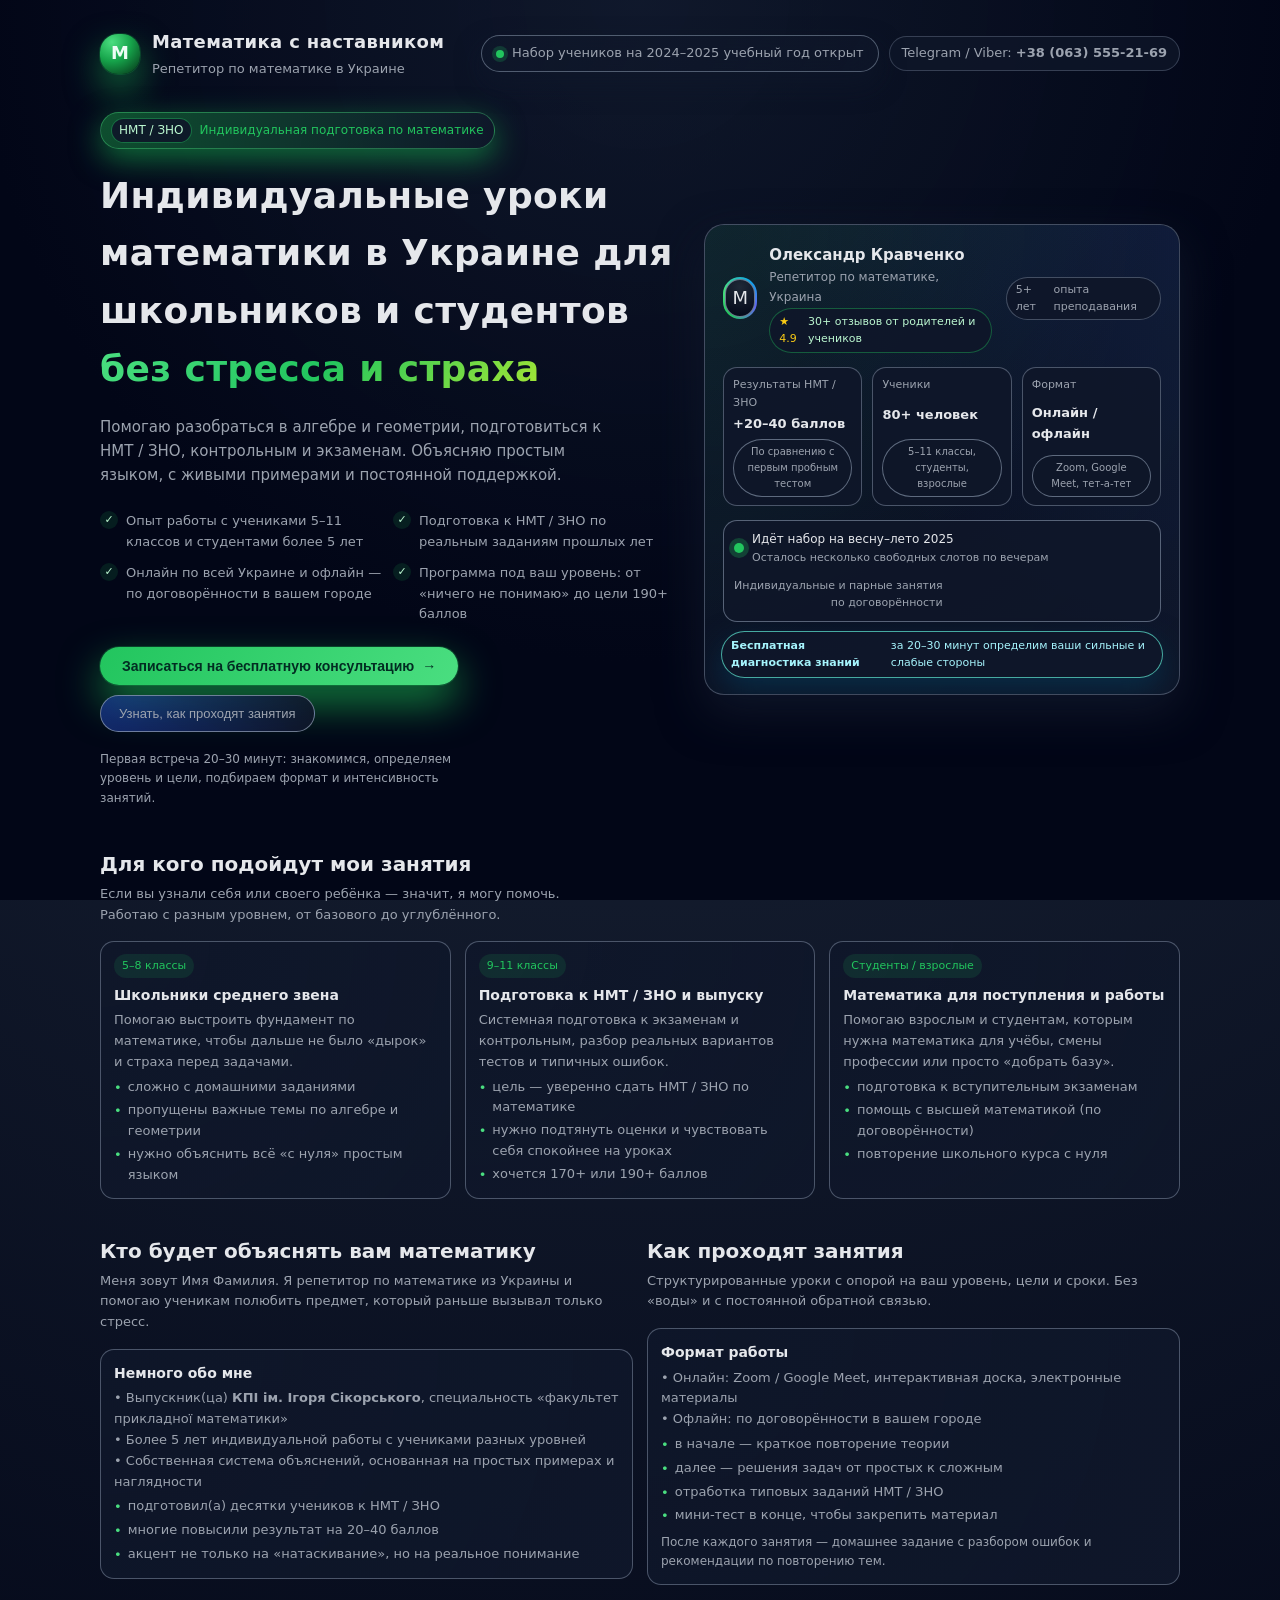
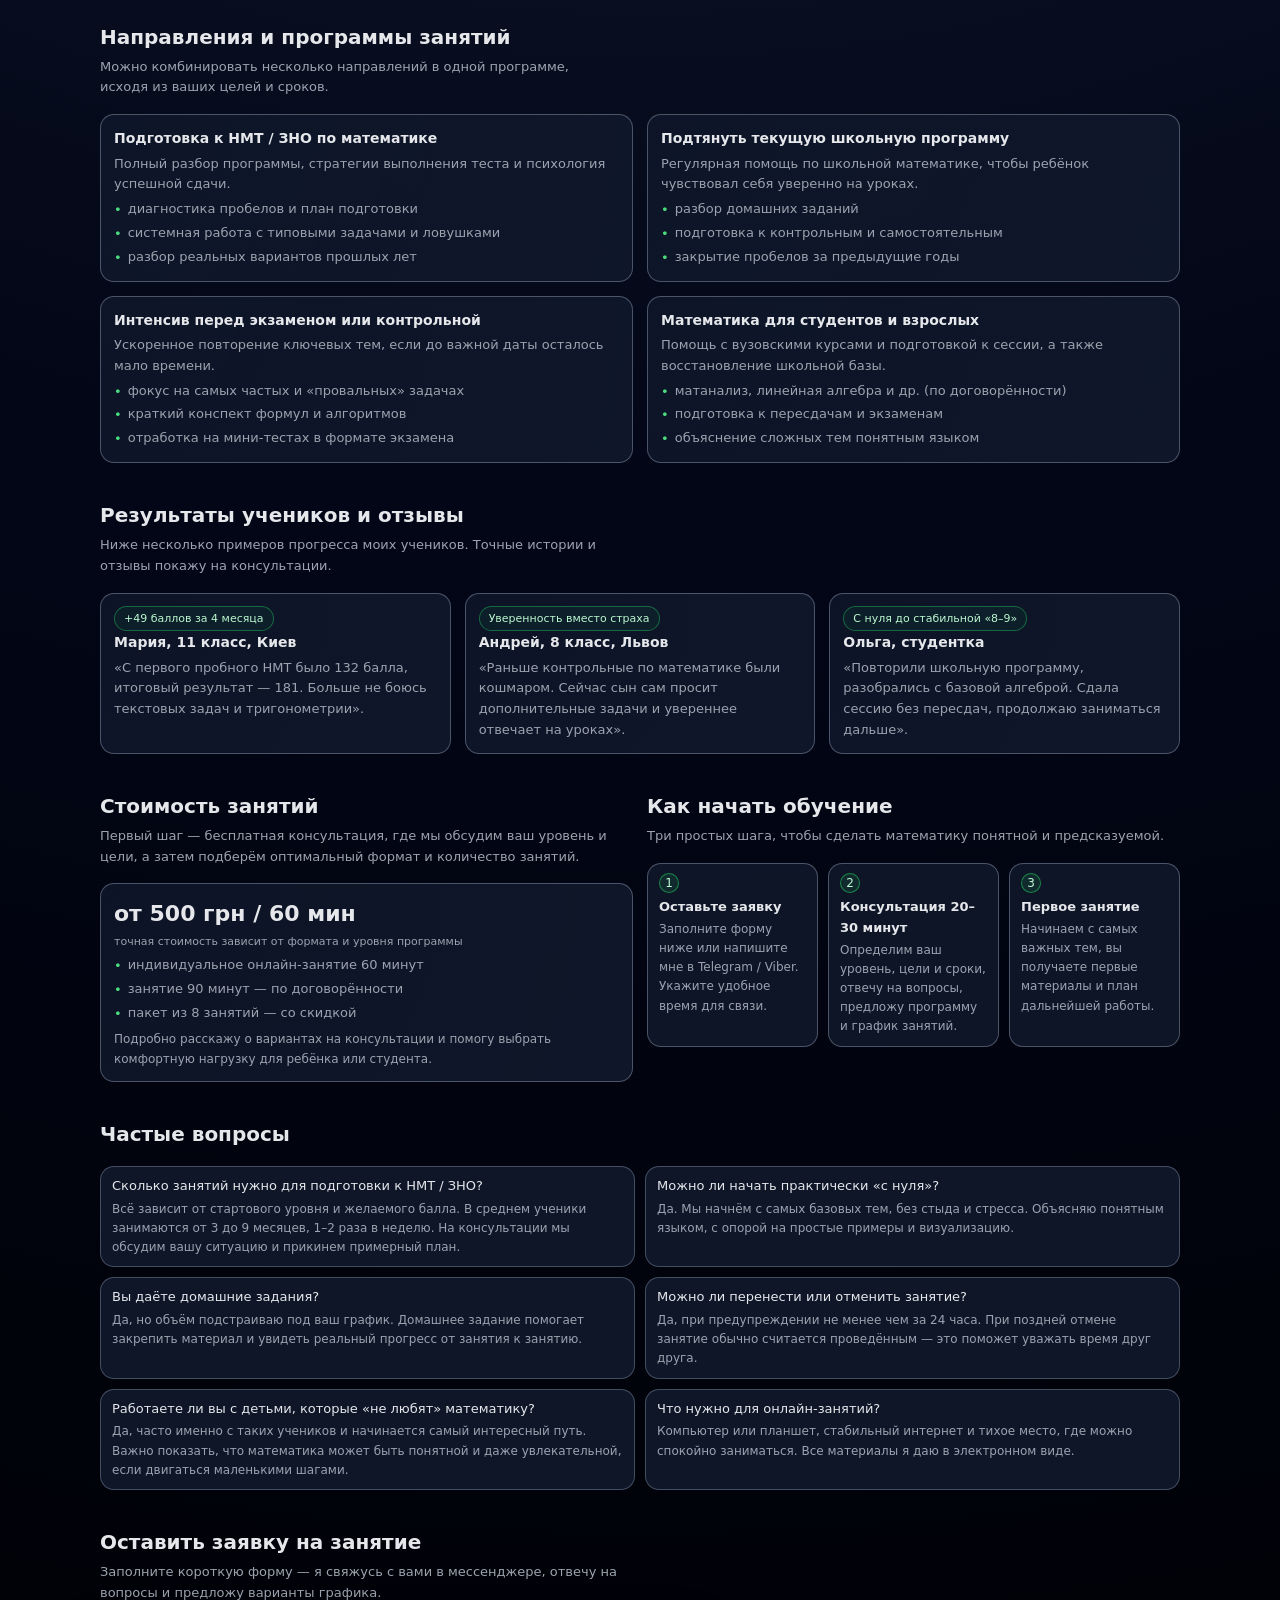
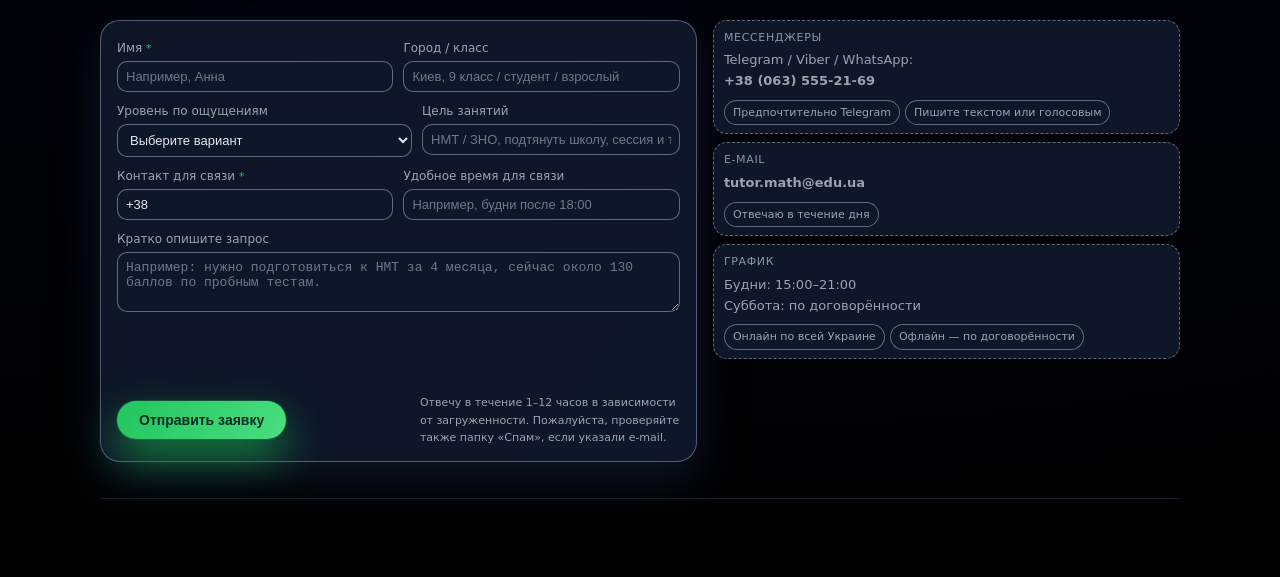
==== commit d98aa65a: "new logo" ====
--- a/index.html
+++ b/index.html
@@ -800,7 +800,7 @@
 
     .field input::placeholder,
     .field textarea::placeholder {
-      color: rgba(148, 163, 184, 0.7);
+      color: rgba(147, 163, 184, 0.7);
     }
 
     .field input:focus,
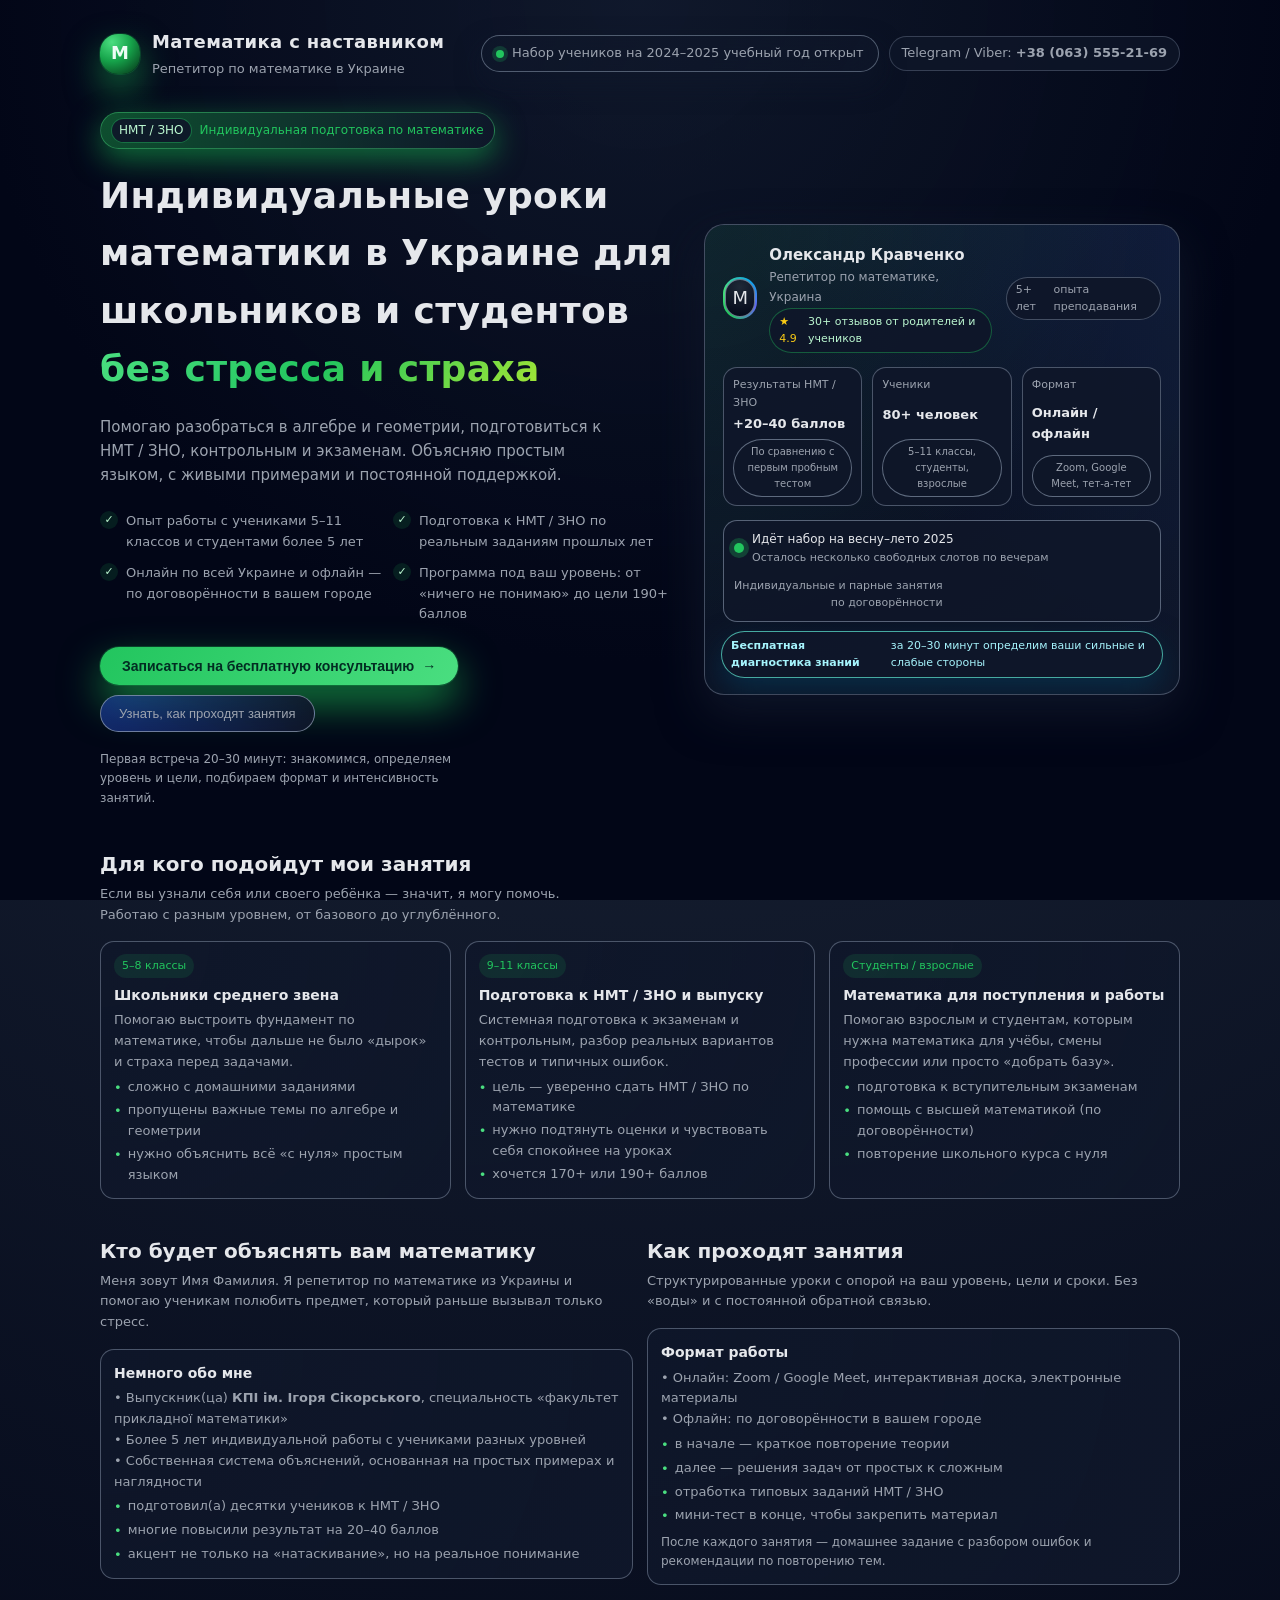
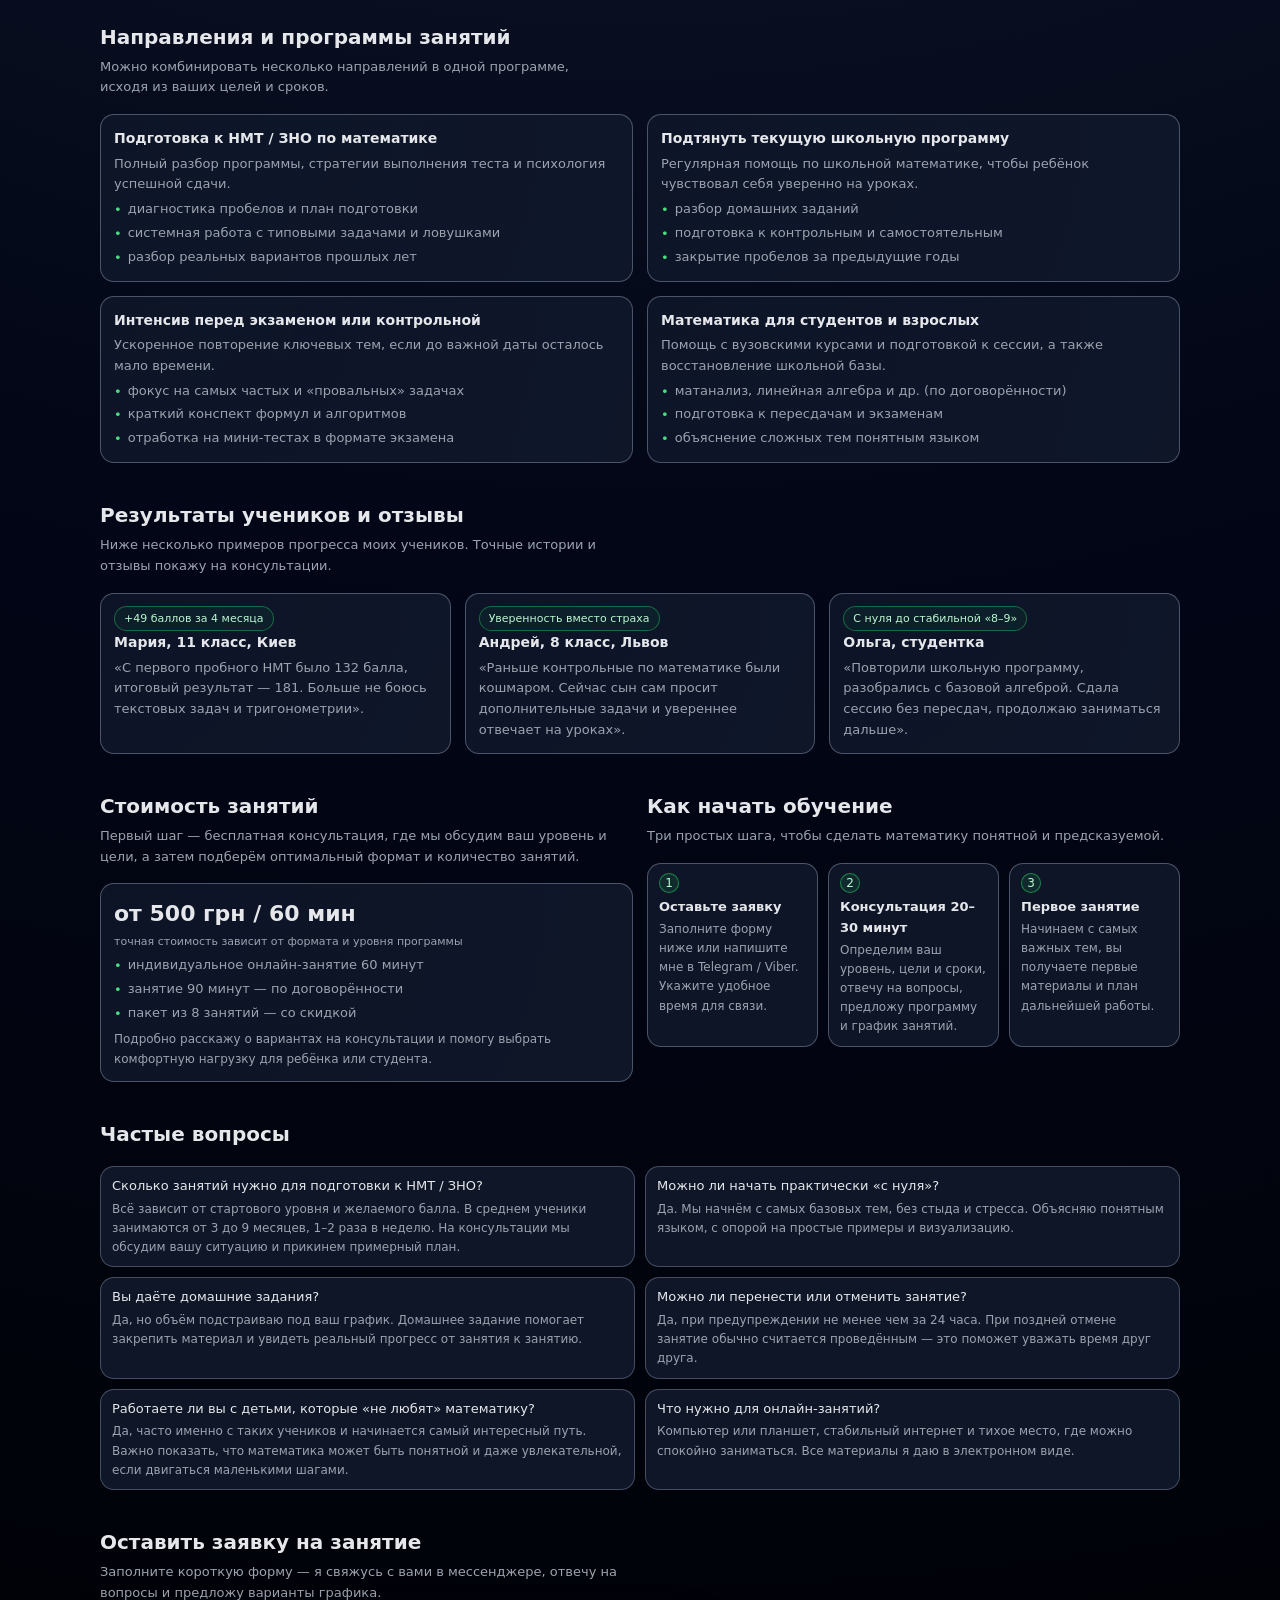
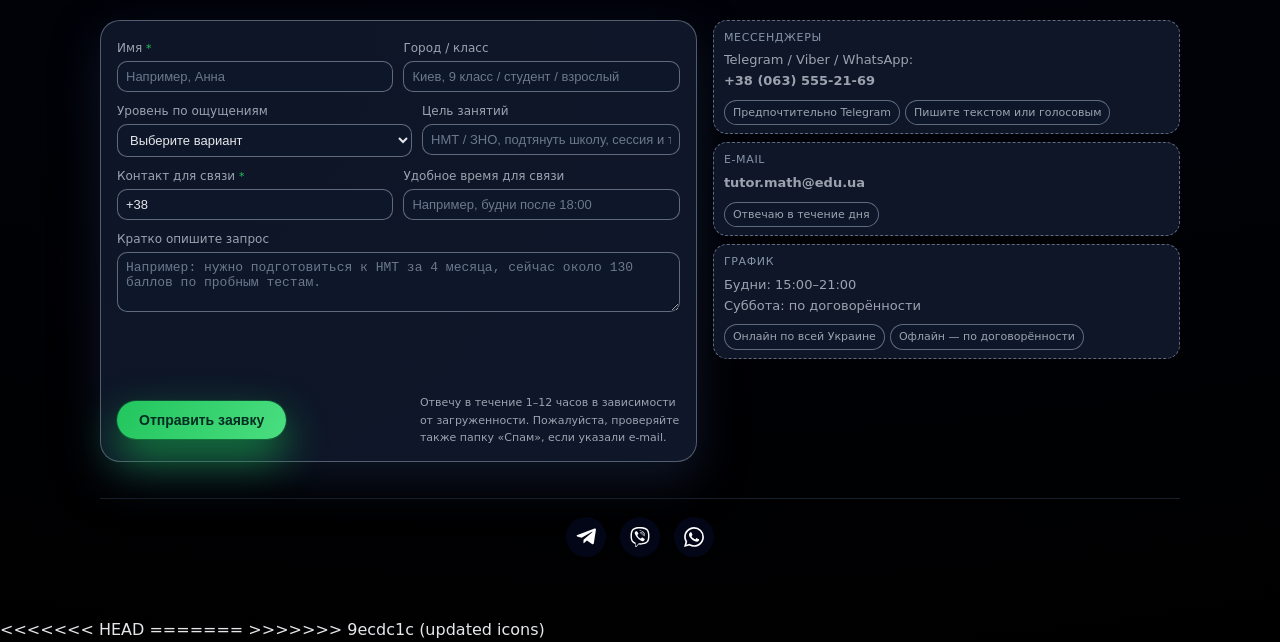
==== commit 432a6976: "updated icons" ====
--- a/index.html
+++ b/index.html
@@ -4,989 +4,18 @@
 <head>
   <meta charset="UTF-8" />
   <title>Репетитор по математике в Украине — Индивидуальные занятия онлайн и офлайн</title>
-  <link rel="icon" type="image/png" href="[data-uri]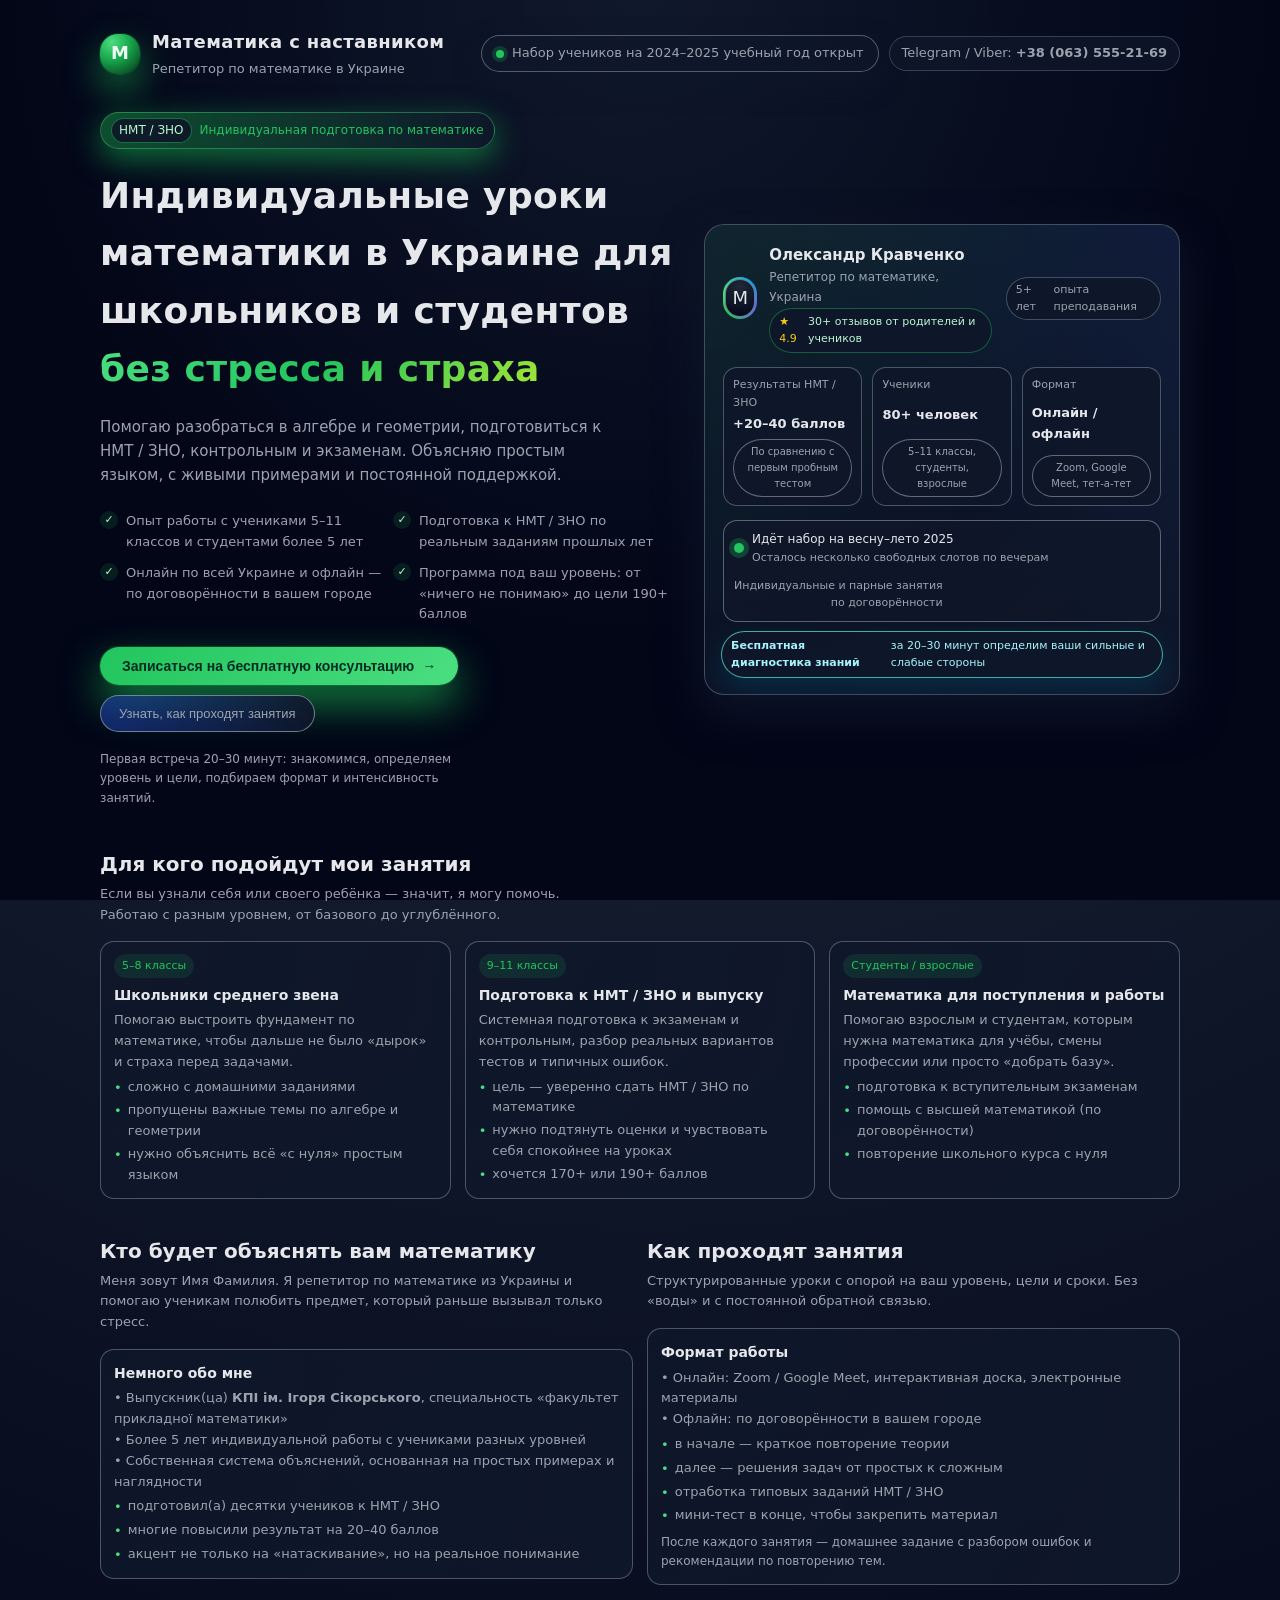
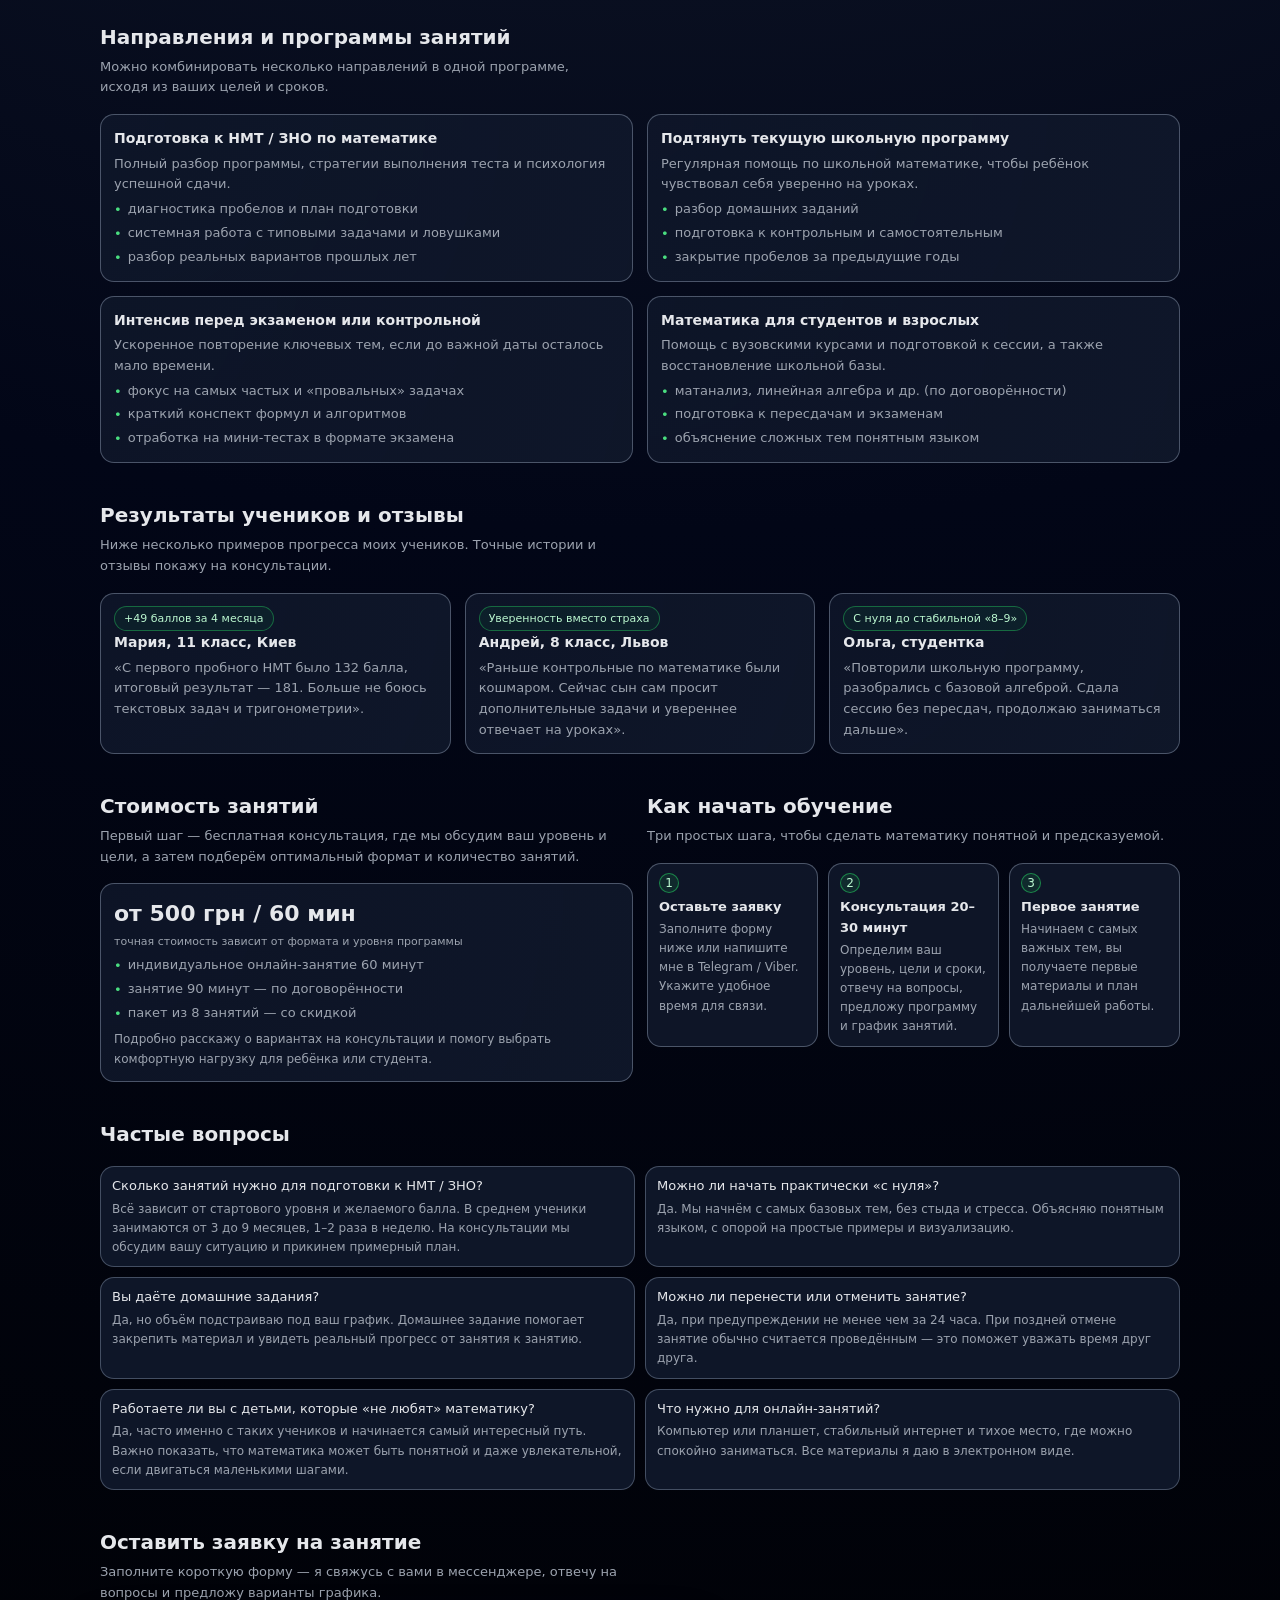
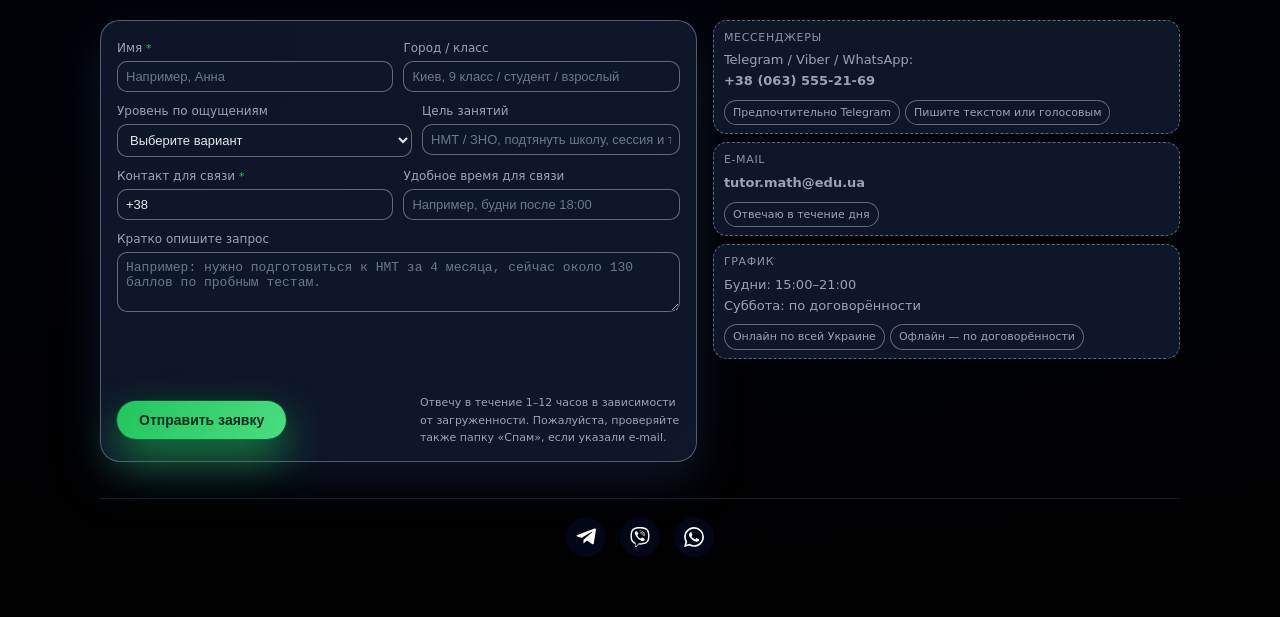
==== commit 7d93f039: "updated icons" ====
--- a/index.html
+++ b/index.html
@@ -565,7 +565,8 @@
 
       <footer class="footer">
         <div class="footer-socials">
-          <a href="https://t.me" target="_blank" rel="noopener noreferrer" aria-label="Telegram" class="social telegram">
+          <a href="https://t.me" target="_blank" rel="noopener noreferrer" aria-label="Telegram"
+            class="social telegram">
             <svg viewBox="0 0 24 24" aria-hidden="true">
               <path
                 d="M9.04 15.44 8.9 19.5c.63 0 .9-.27 1.23-.6l2.95-2.83 6.1 4.47c1.12.62 1.92.3 2.2-1.03L23.9 3.6c.33-1.52-.55-2.12-1.64-1.72L1.7 9.55c-1.48.58-1.46 1.42-.27 1.79l5.3 1.65L19.1 5.8c.58-.38 1.1-.17.67.21Z" />
@@ -580,7 +581,8 @@
             </svg>
           </a>
 
-          <a href="https://wa.me" target="_blank" rel="noopener noreferrer" aria-label="WhatsApp" class="social whatsapp">
+          <a href="https://wa.me" target="_blank" rel="noopener noreferrer" aria-label="WhatsApp"
+            class="social whatsapp">
             <svg role="img" viewBox="0 0 24 24" xmlns="http://www.w3.org/2000/svg">
               <title>WhatsApp</title>
               <path
@@ -591,278 +593,7 @@
       </footer>
     </div>
   </div>
-
-<<<<<<< HEAD
-  <script>
-    // Маска для телефона +38 (XXX) XXX-XX-XX
-    const contactInput = document.getElementById('contact-input');
-    if (contactInput) {
-      let previousValue = '+38';
-      let previousDigits = '38';
-      let previousCursorPos = 3;
-
-      // Функция форматирования номера
-      function formatPhone(digits) {
-        if (digits.length === 0) {
-          digits = '38';
-        } else if (!digits.startsWith('38')) {
-          digits = '38' + digits.replace(/^38/, '').replace(/^[0-9]+/, '');
-        }
-        if (digits.length > 12) {
-          digits = digits.substring(0, 12);
-        }
-        let formatted = '+38';
-        if (digits.length > 2) {
-          const phoneDigits = digits.substring(2);
-          if (phoneDigits.length > 0) {
-            formatted += ' (' + phoneDigits.substring(0, 3);
-            if (phoneDigits.length > 3) {
-              formatted += ') ' + phoneDigits.substring(3, 6);
-              if (phoneDigits.length > 6) {
-                formatted += '-' + phoneDigits.substring(6, 8);
-                if (phoneDigits.length > 8) {
-                  formatted += '-' + phoneDigits.substring(8, 10);
-                }
-              }
-            } else {
-              formatted += ')';
-            }
-          }
-        }
-
-        return formatted;
-      }
-
-      contactInput.addEventListener('input', function (e) {
-        let value = e.target.value;
-        let cursorPos = e.target.selectionStart;
-        let digits = value.replace(/\D/g, '');
-        let wasAddition = digits.length > previousDigits.length;
-        let wasDeletion = digits.length < previousDigits.length;
-        const MAX_DIGITS = 12;
-        if (digits.length > MAX_DIGITS) {
-          if (wasAddition) {
-            e.target.value = previousValue;
-            setTimeout(function () {
-              e.target.setSelectionRange(previousCursorPos, previousCursorPos);
-            }, 0);
-            return;
-          }
-          digits = digits.substring(0, MAX_DIGITS);
-        }
-        let formatted = formatPhone(digits);
-        let newCursorPos = 3;
-
-        if (wasAddition) {
-          let digitsBeforeCursor = value.substring(0, cursorPos).replace(/\D/g, '').length;
-          if (cursorPos <= 3) {
-            digitsBeforeCursor = 2;
-          }
-          let digitCount = 0;
-          for (let i = 0; i < formatted.length; i++) {
-            if (/\d/.test(formatted[i])) {
-              digitCount++;
-              if (digitCount >= digitsBeforeCursor) {
-                newCursorPos = i + 1;
-                // Если следующая позиция - символ форматирования, пропускаем его
-                if (newCursorPos < formatted.length && !/\d/.test(formatted[newCursorPos])) {
-                  newCursorPos++;
-                }
-                break;
-              }
-            }
-          }
-        } else if (wasDeletion) {
-          let digitsBeforeCursor = previousValue.substring(0, previousCursorPos).replace(/\D/g, '').length;
-          if (previousCursorPos <= 3) {
-            digitsBeforeCursor = 2;
-          }
-          if (digitsBeforeCursor > 2) {
-            digitsBeforeCursor = digitsBeforeCursor - 1;
-          }
-          let digitCount = 0;
-          for (let i = 0; i < formatted.length; i++) {
-            if (/\d/.test(formatted[i])) {
-              digitCount++;
-              if (digitCount >= digitsBeforeCursor) {
-                newCursorPos = i + 1;
-                break;
-              }
-            }
-          }
-        } else {
-          let digitsBeforeCursor = value.substring(0, cursorPos).replace(/\D/g, '').length;
-          if (cursorPos <= 3) {
-            digitsBeforeCursor = 2;
-          }
-
-          let digitCount = 0;
-          for (let i = 0; i < formatted.length; i++) {
-            if (/\d/.test(formatted[i])) {
-              digitCount++;
-              if (digitCount >= digitsBeforeCursor) {
-                newCursorPos = i + 1;
-                break;
-              }
-            }
-          }
-        }
-        if (newCursorPos < 3) {
-          newCursorPos = 3;
-        }
-
-        e.target.value = formatted;
-        previousValue = formatted;
-        previousDigits = digits;
-        setTimeout(function () {
-          e.target.setSelectionRange(newCursorPos, newCursorPos);
-          previousCursorPos = newCursorPos; // Сохраняем новую позицию курсора
-        }, 0);
-      });
-      contactInput.addEventListener('click', function (e) {
-        let cursorPos = e.target.selectionStart;
-        if (cursorPos < 3) {
-          setTimeout(function () {
-            e.target.setSelectionRange(3, 3);
-            previousCursorPos = 3;
-          }, 0);
-        } else {
-          previousCursorPos = cursorPos;
-        }
-      });
-      contactInput.addEventListener('keydown', function (e) {
-        previousCursorPos = e.target.selectionStart;
-
-        if (e.keyCode === 8 || e.keyCode === 46) {
-          let value = e.target.value;
-          let cursorPos = e.target.selectionStart;
-          let selectionEnd = e.target.selectionEnd;
-
-          if (cursorPos <= 3 && cursorPos === selectionEnd) {
-            e.preventDefault();
-            setTimeout(function () {
-              e.target.setSelectionRange(3, 3);
-            }, 0);
-            return;
-          }
-
-          if (e.keyCode === 46 && cursorPos === 3 && cursorPos === selectionEnd) {
-            e.preventDefault();
-            return;
-          }
-
-          if (cursorPos !== selectionEnd) {
-            if (cursorPos <= 3 || selectionEnd <= 3) {
-              e.preventDefault();
-              setTimeout(function () {
-                e.target.setSelectionRange(3, 3);
-              }, 0);
-              return;
-            }
-            return;
-          }
-
-          let digits = value.replace(/\D/g, '');
-          let phoneDigits = digits.length > 2 ? digits.substring(2) : '';
-          let closingBracketPos = value.indexOf(')');
-          let digitsAfterBracket = '';
-          if (closingBracketPos !== -1 && phoneDigits.length > 3) {
-            digitsAfterBracket = phoneDigits.substring(3);
-          }
-          if (phoneDigits.length <= 3 && phoneDigits.length > 0 && digitsAfterBracket.length === 0) {
-            if (closingBracketPos !== -1 && cursorPos >= closingBracketPos) {
-              e.preventDefault();
-              let newDigits = '38' + phoneDigits.substring(0, phoneDigits.length - 1);
-              let formatted = formatPhone(newDigits);
-              e.target.value = formatted;
-              setTimeout(function () {
-                let newPhoneDigits = newDigits.length > 2 ? newDigits.substring(2) : '';
-                let newPos = formatted.length;
-                if (newPhoneDigits.length > 0) {
-                  let openBracketPos = formatted.indexOf('(');
-                  if (openBracketPos !== -1) {
-                    newPos = openBracketPos + 1 + newPhoneDigits.length;
-                  }
-                } else {
-                  newPos = 3;
-                }
-                e.target.setSelectionRange(newPos, newPos);
-              }, 0);
-              return;
-            }
-          }
-        }
-      });
-      contactInput.addEventListener('keypress', function (e) {
-        let value = e.target.value;
-        let cursorPos = e.target.selectionStart;
-        if (cursorPos < 3) {
-          e.preventDefault();
-          setTimeout(function () {
-            e.target.setSelectionRange(3, 3);
-          }, 0);
-          return;
-        }
-        if ([8, 9, 27, 13, 46].indexOf(e.keyCode) !== -1 ||
-          // Разрешаем: Ctrl+A, Ctrl+C, Ctrl+V, Ctrl+X
-          (e.keyCode === 65 && e.ctrlKey === true) ||
-          (e.keyCode === 67 && e.ctrlKey === true) ||
-          (e.keyCode === 86 && e.ctrlKey === true) ||
-          (e.keyCode === 88 && e.ctrlKey === true)) {
-          return;
-        }
-        const MAX_DIGITS = 12;
-        let digits = value.replace(/\D/g, '');
-        if (digits.length >= MAX_DIGITS) {
-          if ((e.keyCode >= 48 && e.keyCode <= 57) || (e.keyCode >= 96 && e.keyCode <= 105)) {
-            e.preventDefault();
-            return;
-          }
-        }
-        if ((e.shiftKey || (e.keyCode < 48 || e.keyCode > 57)) && (e.keyCode < 96 || e.keyCode > 105)) {
-          e.preventDefault();
-        }
-      });
-      contactInput.addEventListener('paste', function (e) {
-        e.preventDefault();
-        let paste = (e.clipboardData || window.clipboardData).getData('text');
-        let digits = paste.replace(/\D/g, '');
-        if (digits.length > 0 && !digits.startsWith('38')) {
-          digits = '38' + digits.replace(/^38/, '');
-        }
-        const MAX_DIGITS = 12;
-        if (digits.length > MAX_DIGITS) {
-          digits = digits.substring(0, MAX_DIGITS);
-        }
-        let formatted = formatPhone(digits);
-        contactInput.value = formatted;
-        previousValue = formatted;
-        previousDigits = digits;
-        setTimeout(function () {
-          contactInput.setSelectionRange(formatted.length, formatted.length);
-          previousCursorPos = formatted.length;
-        }, 0);
-      });
-    }
-
-    // Обработка успешной отправки формы через Formspree
-    const form = document.querySelector('.form');
-    if (form) {
-      form.addEventListener('submit', function (e) {
-        setTimeout(function () {
-        }, 100);
-      });
-    }
-    if (window.location.search.includes('submitted=true')) {
-      alert('Спасибо! Ваша заявка отправлена. Я свяжусь с вами в ближайшее время.');
-      window.history.replaceState({}, document.title, window.location.pathname);
-    }
-  </script>
-</body>
-</html>
-=======
   <script src="js.js"></script>
 </body>
 
-</html>
->>>>>>> 9ecdc1c (updated icons)
+</html>
